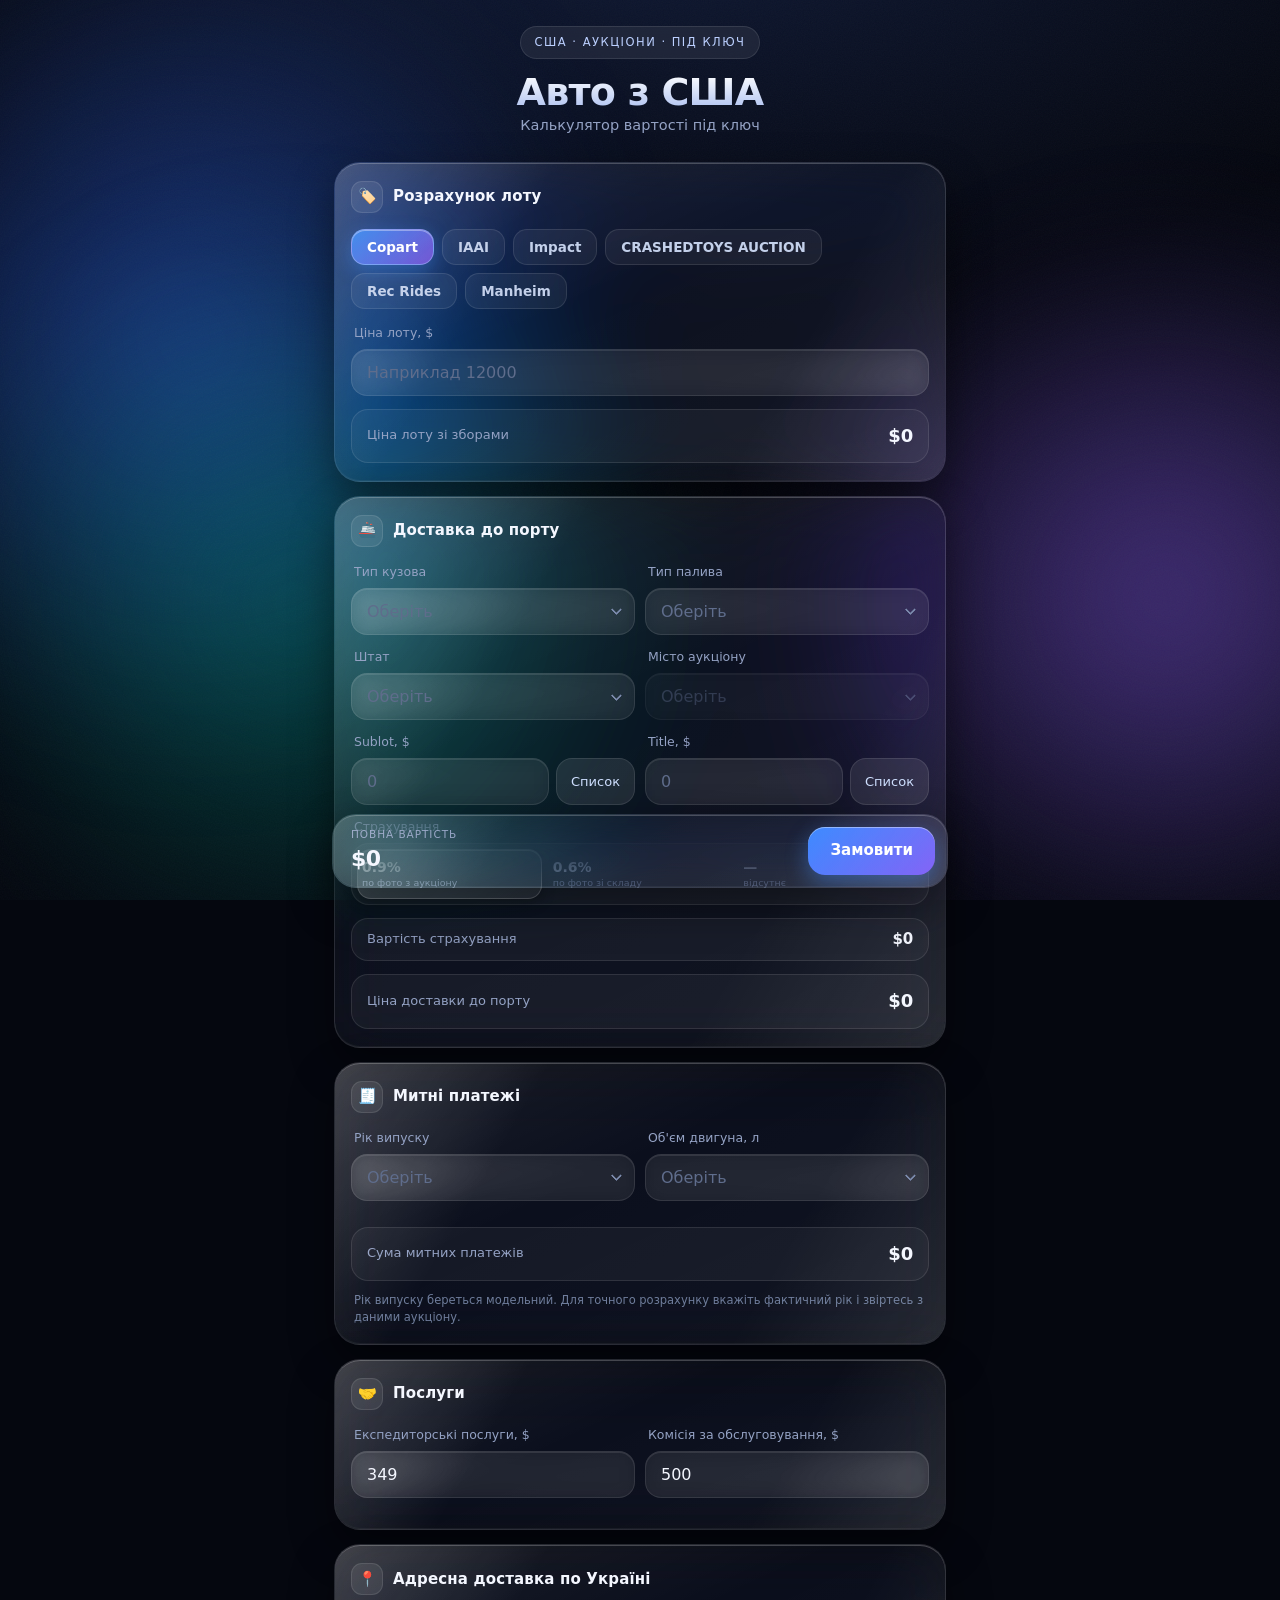
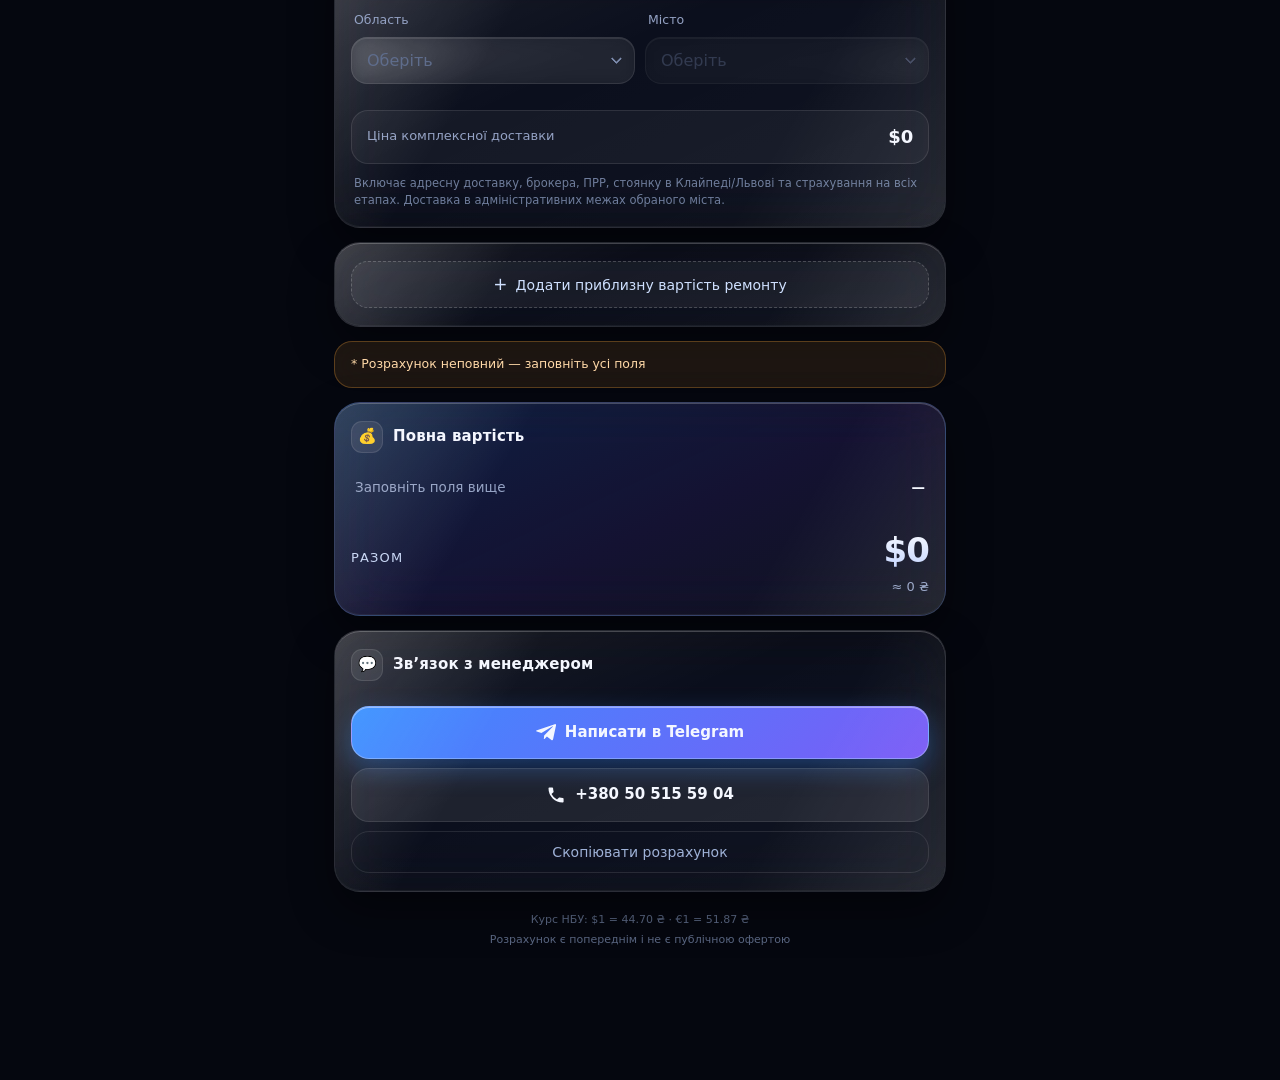
==== index.html @ 02f0c769 "Add files via upload" ====
<!DOCTYPE html>
<html lang="uk">
<head>
<meta charset="utf-8">
<meta name="viewport" content="width=device-width, initial-scale=1, maximum-scale=1, viewport-fit=cover, user-scalable=no">
<meta name="theme-color" content="#05070f">
<title>Авто з США — калькулятор</title>
<link rel="stylesheet" href="styles.css">
<script src="https://telegram.org/js/telegram-web-app.js"></script>
</head>
<body>

<div class="bg">
  <span class="orb orb1"></span>
  <span class="orb orb2"></span>
  <span class="orb orb3"></span>
  <span class="grain"></span>
</div>

<header class="hero">
  <div class="hero__badge">США · Аукціони · Під ключ</div>
  <h1 class="hero__title">Авто з США</h1>
  <div class="hero__sub">Калькулятор вартості під ключ</div>
</header>

<main class="wrap">

  <!-- 1. ЛОТ -->
  <section class="glass card">
    <div class="card__head"><span class="ico">🏷️</span><h2>Розрахунок лоту</h2></div>

    <div class="chips" id="platforms"></div>

    <div class="field">
      <label>Ціна лоту, $</label>
      <input type="number" inputmode="decimal" id="lotPrice" placeholder="Наприклад 12000">
    </div>

    <div class="field hidden" id="auctionFeeBox">
      <label>Збір аукціону, $</label>
      <input type="number" inputmode="decimal" id="auctionFee" placeholder="Введіть збір аукціону">
    </div>

    <div class="res">
      <span>Ціна лоту зі зборами</span>
      <b id="rLot">$0</b>
    </div>
  </section>

  <!-- 2. ДО ПОРТУ -->
  <section class="glass card">
    <div class="card__head"><span class="ico">🚢</span><h2>Доставка до порту</h2></div>

    <div class="grid2">
      <div class="field"><label>Тип кузова</label><button class="pick" data-pick="body"><span>Оберіть</span><i></i></button></div>
      <div class="field"><label>Тип палива</label><button class="pick" data-pick="fuel"><span>Оберіть</span><i></i></button></div>
    </div>

    <div class="grid2">
      <div class="field"><label>Штат</label><button class="pick" data-pick="state"><span>Оберіть</span><i></i></button></div>
      <div class="field"><label>Місто аукціону</label><button class="pick" data-pick="city"><span>Оберіть</span><i></i></button></div>
    </div>

    <div class="portline hidden" id="portLine">Порт відправлення: <b id="portCode"></b></div>

    <div class="grid2">
      <div class="field">
        <label>Sublot, $</label>
        <div class="input-btn">
          <input type="number" inputmode="decimal" id="sublotFee" placeholder="0">
          <button class="mini" data-pick="sublot">Список</button>
        </div>
      </div>
      <div class="field">
        <label>Title, $</label>
        <div class="input-btn">
          <input type="number" inputmode="decimal" id="titleFee" placeholder="0">
          <button class="mini" data-pick="title">Список</button>
        </div>
      </div>
    </div>

    <div class="field">
      <label>Страхування</label>
      <div class="seg" id="insurance">
        <button data-v="0.9" class="on">0.9%<small>по фото з аукціону</small></button>
        <button data-v="0.6">0.6%<small>по фото зі складу</small></button>
        <button data-v="0">—<small>відсутнє</small></button>
      </div>
    </div>

    <div class="res sm"><span>Вартість страхування</span><b id="rIns">$0</b></div>
    <div class="res"><span>Ціна доставки до порту</span><b id="rPort">$0</b></div>
  </section>

  <!-- 3. МИТНІ -->
  <section class="glass card" id="customsCard">
    <div class="card__head"><span class="ico">🧾</span><h2>Митні платежі</h2></div>

    <div class="grid2">
      <div class="field" id="yearBox"><label>Рік випуску</label><button class="pick" data-pick="year"><span>Оберіть</span><i></i></button></div>
      <div class="field" id="engBox"><label>Об'єм двигуна, л</label><button class="pick" data-pick="engine"><span>Оберіть</span><i></i></button></div>
      <div class="field hidden" id="battBox"><label>Батарея, кВт·год</label><input type="number" inputmode="decimal" id="battery" placeholder="Напр. 75"></div>
      <div class="field hidden" id="motoBox"><label>Об'єм, см³</label><button class="pick" data-pick="moto"><span>Оберіть</span><i></i></button></div>
    </div>

    <div class="res"><span>Сума митних платежів</span><b id="rCustoms">$0</b></div>
    <div class="note">Рік випуску береться модельний. Для точного розрахунку вкажіть фактичний рік і звіртесь з даними аукціону.</div>
  </section>

  <!-- 4. ПОСЛУГИ -->
  <section class="glass card">
    <div class="card__head"><span class="ico">🤝</span><h2>Послуги</h2></div>
    <div class="grid2">
      <div class="field"><label>Експедиторські послуги, $</label><input type="number" inputmode="decimal" id="service" value="349"></div>
      <div class="field"><label>Комісія за обслуговування, $</label><input type="number" inputmode="decimal" id="serve" value="500"></div>
    </div>
  </section>

  <!-- 5. ПО УКРАЇНІ -->
  <section class="glass card" id="uaCard">
    <div class="card__head"><span class="ico">📍</span><h2>Адресна доставка по Україні</h2></div>
    <div class="grid2">
      <div class="field"><label>Область</label><button class="pick" data-pick="region"><span>Оберіть</span><i></i></button></div>
      <div class="field"><label>Місто</label><button class="pick" data-pick="uacity"><span>Оберіть</span><i></i></button></div>
    </div>
    <div class="res"><span>Ціна комплексної доставки</span><b id="rUa">$0</b></div>
    <div class="note">Включає адресну доставку, брокера, ПРР, стоянку в Клайпеді/Львові та страхування на всіх етапах. Доставка в адміністративних межах обраного міста.</div>
  </section>

  <!-- 6. РЕМОНТ -->
  <section class="glass card">
    <button class="addrepair" id="repairToggle"><i>+</i> Додати приблизну вартість ремонту</button>
    <div class="field hidden" id="repairBox" style="margin-top:14px">
      <label>Вартість ремонту, $</label>
      <input type="number" inputmode="decimal" id="repair" placeholder="0">
    </div>
  </section>

  <div class="warn hidden" id="managerNote">
    Для пікапів та VAN розмитнення й доставка по Україні рахуються індивідуально — зверніться до менеджера.
  </div>

  <div class="warn hidden" id="incomplete">* Розрахунок неповний — заповніть усі поля</div>

  <!-- ПІДСУМОК -->
  <section class="glass card total-card">
    <div class="card__head"><span class="ico">💰</span><h2>Повна вартість</h2></div>
    <div class="breakdown" id="breakdown"></div>
    <div class="total">
      <span>Разом</span>
      <b id="rTotal">$0</b>
    </div>
    <div class="total-uah" id="rTotalUah">≈ 0 ₴</div>
  </section>

  <!-- КОНТАКТИ -->
  <section class="glass card contacts">
    <div class="card__head"><span class="ico">💬</span><h2>Звʼязок з менеджером</h2></div>
    <a class="btn btn--primary" id="tgBtn" href="https://t.me/evvgenij" target="_blank" rel="noopener">
      <svg viewBox="0 0 24 24" width="20" height="20"><path fill="currentColor" d="M9.8 16.3l-.4 4.2c.5 0 .8-.2 1.1-.5l2.6-2.5 5.4 4c1 .5 1.7.3 2-.9l3.5-16.4c.3-1.4-.5-2-1.5-1.6L1.2 9.9C-.2 10.4-.1 11.2 1 11.5l5.5 1.7L19.4 5.4c.6-.4 1.2-.2.7.2z"/></svg>
      Написати в Telegram
    </a>
    <a class="btn" href="tel:+380505155904">
      <svg viewBox="0 0 24 24" width="20" height="20"><path fill="currentColor" d="M6.6 10.8a15.1 15.1 0 006.6 6.6l2.2-2.2c.3-.3.7-.4 1-.2 1.2.4 2.4.6 3.7.6.6 0 1 .4 1 1V20c0 .6-.4 1-1 1A17 17 0 013 4c0-.6.4-1 1-1h3.5c.6 0 1 .4 1 1 0 1.3.2 2.5.6 3.7.1.3 0 .7-.2 1l-2.3 2.1z"/></svg>
      +380 50 515 59 04
    </a>
    <button class="btn btn--ghost" id="copyBtn">Скопіювати розрахунок</button>
  </section>

  <footer class="foot"><div id="rates">Курс НБУ: $1 = 44.70 ₴ · €1 = 51.87 ₴</div><div style="margin-top:4px">Розрахунок є попереднім і не є публічною офертою</div></footer>
</main>

<div class="sticky glass" id="sticky">
  <div class="sticky__l"><span>Повна вартість</span><b id="sTotal">$0</b></div>
  <a class="sticky__b" href="https://t.me/evvgenij" target="_blank" rel="noopener" id="sBtn">Замовити</a>
</div>

<!-- PICKER -->
<div class="sheet-wrap hidden" id="sheet">
  <div class="sheet-bg"></div>
  <div class="sheet glass">
    <div class="sheet__grip"></div>
    <div class="sheet__head">
      <h3 id="sheetTitle">Оберіть</h3>
      <button id="sheetClose">Готово</button>
    </div>
    <div class="sheet__search hidden" id="sheetSearchBox">
      <input id="sheetSearch" placeholder="Пошук…" autocomplete="off">
    </div>
    <div class="sheet__list" id="sheetList"></div>
  </div>
</div>

<script src="data.js"></script>
<script src="app.js"></script>
</body>
</html>
---- styles.css ----
:root{
  --bg:#05070f;
  --ink:#f4f7ff;
  --muted:#94a2c4;
  --line:rgba(255,255,255,.10);
  --glass:rgba(255,255,255,.055);
  --glass2:rgba(255,255,255,.085);
  --accent:#3d8bff;
  --accent2:#8b5cf6;
  --good:#33d17a;
  --r:26px;
  --safe-b:env(safe-area-inset-bottom,0px);
}
*{box-sizing:border-box;-webkit-tap-highlight-color:transparent}
html,body{margin:0;padding:0}
body{
  background:var(--bg);
  color:var(--ink);
  font:400 16px/1.45 -apple-system,BlinkMacSystemFont,"SF Pro Display","Segoe UI",Inter,system-ui,sans-serif;
  min-height:100vh;
  overflow-x:hidden;
  padding-bottom:calc(120px + var(--safe-b));
  -webkit-font-smoothing:antialiased;
}
input,button,select{font-family:inherit}

/* ---------- background ---------- */
.bg{position:fixed;inset:0;z-index:-1;overflow:hidden;background:
  radial-gradient(120% 80% at 50% -10%,#101a36 0%,#05070f 55%),var(--bg)}
.orb{position:absolute;border-radius:50%;filter:blur(70px);opacity:.5;will-change:transform}
.orb1{width:70vw;height:70vw;left:-20vw;top:-12vh;background:radial-gradient(circle,#2f6bff,transparent 65%);animation:f1 22s ease-in-out infinite}
.orb2{width:62vw;height:62vw;right:-22vw;top:22vh;background:radial-gradient(circle,#8b5cf6,transparent 65%);animation:f2 26s ease-in-out infinite}
.orb3{width:66vw;height:66vw;left:-10vw;bottom:-14vh;background:radial-gradient(circle,#00c2a8,transparent 65%);opacity:.35;animation:f3 30s ease-in-out infinite}
@keyframes f1{0%,100%{transform:translate(0,0) scale(1)}50%{transform:translate(8vw,6vh) scale(1.12)}}
@keyframes f2{0%,100%{transform:translate(0,0) scale(1)}50%{transform:translate(-9vw,-5vh) scale(1.08)}}
@keyframes f3{0%,100%{transform:translate(0,0) scale(1)}50%{transform:translate(6vw,-7vh) scale(1.15)}}
.grain{position:absolute;inset:0;opacity:.035;background-image:url("data:image/svg+xml,%3Csvg xmlns='http://www.w3.org/2000/svg' width='140' height='140'%3E%3Cfilter id='n'%3E%3CfeTurbulence type='fractalNoise' baseFrequency='.85' numOctaves='3'/%3E%3C/filter%3E%3Crect width='140' height='140' filter='url(%23n)'/%3E%3C/svg%3E")}
@media (prefers-reduced-motion:reduce){.orb{animation:none}}

/* ---------- liquid glass ---------- */
.glass{
  position:relative;
  background:linear-gradient(155deg,rgba(255,255,255,.10),rgba(255,255,255,.035) 42%,rgba(255,255,255,.06));
  -webkit-backdrop-filter:blur(28px) saturate(180%);
  backdrop-filter:blur(28px) saturate(180%);
  border:1px solid var(--line);
  border-radius:var(--r);
  box-shadow:
    0 1px 0 rgba(255,255,255,.22) inset,
    0 -1px 0 rgba(255,255,255,.05) inset,
    0 18px 44px rgba(0,0,0,.42);
  overflow:hidden;
}
.glass::after{
  content:"";position:absolute;inset:0;pointer-events:none;border-radius:inherit;
  background:linear-gradient(120deg,rgba(255,255,255,.16),transparent 28%,transparent 72%,rgba(255,255,255,.09));
  mix-blend-mode:overlay;
}

/* ---------- hero ---------- */
.hero{padding:calc(26px + env(safe-area-inset-top,0px)) 20px 8px;text-align:center}
.hero__badge{
  display:inline-block;font-size:11.5px;letter-spacing:.13em;text-transform:uppercase;
  color:#bcd0ff;padding:7px 14px;border-radius:999px;
  background:rgba(255,255,255,.07);border:1px solid var(--line);
  -webkit-backdrop-filter:blur(14px);backdrop-filter:blur(14px);
}
.hero__title{
  margin:14px 0 2px;font-size:38px;line-height:1.05;font-weight:800;letter-spacing:-.02em;
  background:linear-gradient(180deg,#fff,#a8bdf0);-webkit-background-clip:text;background-clip:text;color:transparent;
}
.hero__sub{color:var(--muted);font-size:14.5px}

/* ---------- layout ---------- */
.wrap{padding:18px 14px 8px;max-width:640px;margin:0 auto;display:flex;flex-direction:column;gap:14px}
.card{padding:18px 16px}
.card__head{display:flex;align-items:center;gap:10px;margin-bottom:16px}
.card__head h2{margin:0;font-size:15px;font-weight:650;letter-spacing:.01em}
.ico{
  width:32px;height:32px;flex:0 0 32px;display:grid;place-items:center;font-size:15px;
  border-radius:11px;background:rgba(255,255,255,.08);border:1px solid var(--line);
}

/* ---------- fields ---------- */
.field{display:flex;flex-direction:column;gap:7px;margin-bottom:13px;position:relative;z-index:1}
.field:last-child{margin-bottom:0}
.field>label{font-size:12.5px;color:var(--muted);padding-left:3px;font-weight:500}
.grid2{display:grid;grid-template-columns:1fr 1fr;gap:10px}
@media (max-width:400px){.grid2{grid-template-columns:1fr}}

input[type=number],input[type=text],.pick,.sheet__search input{
  width:100%;padding:13px 15px;border-radius:16px;font-size:16px;color:var(--ink);
  background:rgba(255,255,255,.06);border:1px solid var(--line);
  -webkit-backdrop-filter:blur(10px);backdrop-filter:blur(10px);
  box-shadow:0 1px 0 rgba(255,255,255,.10) inset;
  transition:border-color .18s, background .18s, transform .12s;
  outline:none;appearance:none;
}
input[type=number]::-webkit-outer-spin-button,input[type=number]::-webkit-inner-spin-button{-webkit-appearance:none;margin:0}
input[type=number]{-moz-appearance:textfield}
input:focus,.pick:active{border-color:rgba(120,170,255,.55);background:rgba(255,255,255,.10)}
input::placeholder{color:#5f6d8c}

.pick{
  display:flex;align-items:center;justify-content:space-between;gap:8px;text-align:left;cursor:pointer;
}
.pick span{overflow:hidden;text-overflow:ellipsis;white-space:nowrap;color:#5f6d8c}
.pick.set span{color:var(--ink)}
.pick i{width:8px;height:8px;flex:0 0 8px;border-right:2px solid #7d8cae;border-bottom:2px solid #7d8cae;transform:rotate(45deg) translateY(-2px);border-radius:1px}
.pick:disabled{opacity:.45}

.input-btn{display:flex;gap:7px}
.input-btn input{flex:1}
.mini{
  padding:0 14px;border-radius:16px;font-size:13px;color:#cfe0ff;cursor:pointer;
  background:rgba(255,255,255,.09);border:1px solid var(--line);white-space:nowrap;
}
.mini:active{transform:scale(.97)}

/* ---------- chips ---------- */
.chips{display:flex;flex-wrap:wrap;gap:8px;margin-bottom:15px}
.chips button{
  padding:9px 15px;border-radius:14px;font-size:13.5px;font-weight:550;color:#c3d0ea;cursor:pointer;
  background:rgba(255,255,255,.055);border:1px solid var(--line);
  transition:.2s;
}
.chips button.on{
  color:#fff;background:linear-gradient(140deg,rgba(61,139,255,.85),rgba(139,92,246,.75));
  border-color:rgba(160,190,255,.5);
  box-shadow:0 6px 18px rgba(61,139,255,.35),0 1px 0 rgba(255,255,255,.35) inset;
}
.chips button:active{transform:scale(.96)}

/* ---------- segmented ---------- */
.seg{display:flex;gap:6px;padding:5px;border-radius:18px;background:rgba(255,255,255,.05);border:1px solid var(--line)}
.seg button{
  flex:1;padding:9px 4px;border-radius:14px;border:1px solid transparent;background:transparent;
  color:#b9c6e2;font-size:14px;font-weight:600;cursor:pointer;display:flex;flex-direction:column;gap:2px;transition:.2s;
}
.seg button small{font-size:9.5px;font-weight:400;color:#7d8cae;line-height:1.2}
.seg button.on{
  color:#fff;background:linear-gradient(140deg,rgba(255,255,255,.20),rgba(255,255,255,.08));
  border-color:rgba(255,255,255,.22);box-shadow:0 4px 14px rgba(0,0,0,.28),0 1px 0 rgba(255,255,255,.3) inset;
}
.seg button.on small{color:#cddbf7}

/* ---------- results ---------- */
.res{
  display:flex;align-items:center;justify-content:space-between;gap:10px;
  margin-top:13px;padding:13px 15px;border-radius:17px;
  background:rgba(255,255,255,.045);border:1px solid var(--line);
}
.res span{font-size:13px;color:var(--muted)}
.res b{font-size:18px;font-weight:700;letter-spacing:-.01em;font-variant-numeric:tabular-nums}
.res.sm{padding:10px 15px}
.res.sm b{font-size:15px}
.portline{margin-top:12px;font-size:13px;color:var(--muted);padding-left:3px}
.portline b{color:#9dc0ff}
.note{margin-top:11px;font-size:11.5px;line-height:1.5;color:#6f7d9c;padding:0 3px}

/* ---------- repair ---------- */
.addrepair{
  width:100%;padding:14px;border-radius:17px;cursor:pointer;font-size:14px;color:#cfe0ff;
  background:rgba(255,255,255,.055);border:1px dashed rgba(255,255,255,.20);
  display:flex;align-items:center;justify-content:center;gap:8px;
}
.addrepair i{font-style:normal;font-size:17px;line-height:1}
.addrepair.on{border-style:solid;color:#ffb4b4}

/* ---------- warn ---------- */
.warn{
  padding:13px 16px;border-radius:18px;font-size:12.5px;line-height:1.5;color:#ffd9a8;
  background:rgba(255,168,60,.10);border:1px solid rgba(255,168,60,.28);
  -webkit-backdrop-filter:blur(14px);backdrop-filter:blur(14px);
}

/* ---------- total ---------- */
.total-card{
  background:linear-gradient(155deg,rgba(61,139,255,.20),rgba(139,92,246,.13) 55%,rgba(255,255,255,.05));
  border-color:rgba(150,185,255,.28);
}
.breakdown{display:flex;flex-direction:column;gap:1px;margin-bottom:14px}
.breakdown div{display:flex;justify-content:space-between;gap:10px;padding:9px 4px;font-size:13.5px;border-bottom:1px solid rgba(255,255,255,.06)}
.breakdown div:last-child{border-bottom:0}
.breakdown span{color:var(--muted)}
.breakdown b{font-weight:600;font-variant-numeric:tabular-nums}
.total{display:flex;align-items:baseline;justify-content:space-between;gap:10px;padding-top:6px}
.total span{font-size:13px;color:#c7d6f5;text-transform:uppercase;letter-spacing:.09em}
.total b{font-size:34px;font-weight:800;letter-spacing:-.025em;font-variant-numeric:tabular-nums;
  background:linear-gradient(180deg,#fff,#b9cdff);-webkit-background-clip:text;background-clip:text;color:transparent}
.total-uah{text-align:right;color:var(--muted);font-size:13px;margin-top:2px}

/* ---------- contacts ---------- */
.contacts{display:flex;flex-direction:column;gap:9px}
.btn{
  display:flex;align-items:center;justify-content:center;gap:9px;text-decoration:none;cursor:pointer;
  padding:15px;border-radius:18px;font-size:15px;font-weight:600;color:var(--ink);
  background:rgba(255,255,255,.08);border:1px solid var(--line);transition:transform .12s;
}
.btn:active{transform:scale(.98)}
.btn--primary{
  background:linear-gradient(140deg,#3d8bff,#7a5cf6);border-color:rgba(180,205,255,.45);
  box-shadow:0 10px 26px rgba(61,139,255,.35),0 1px 0 rgba(255,255,255,.4) inset;
}
.btn--ghost{background:transparent;color:#9fb2d8;font-weight:500;font-size:14px;padding:12px}
.foot{text-align:center;font-size:11px;color:#5b6884;padding:6px 20px 4px}

/* ---------- sticky ---------- */
.sticky{
  position:fixed;left:12px;right:12px;bottom:calc(12px + var(--safe-b));z-index:40;
  display:flex;align-items:center;justify-content:space-between;gap:12px;
  padding:12px 12px 12px 18px;border-radius:24px;max-width:616px;margin:0 auto;
  transform:translateY(0);transition:transform .35s cubic-bezier(.32,.72,0,1),opacity .3s;
}
.sticky.hide{transform:translateY(160%);opacity:0}
.sticky__l{display:flex;flex-direction:column;gap:1px;min-width:0}
.sticky__l span{font-size:10.5px;color:var(--muted);text-transform:uppercase;letter-spacing:.09em}
.sticky__l b{font-size:22px;font-weight:750;letter-spacing:-.02em;font-variant-numeric:tabular-nums}
.sticky__b{
  padding:13px 22px;border-radius:17px;text-decoration:none;color:#fff;font-weight:650;font-size:15px;white-space:nowrap;
  background:linear-gradient(140deg,#3d8bff,#7a5cf6);
  box-shadow:0 8px 22px rgba(61,139,255,.4),0 1px 0 rgba(255,255,255,.4) inset;
}
.sticky__b:active{transform:scale(.97)}

/* ---------- sheet ---------- */
.sheet-wrap{position:fixed;inset:0;z-index:100;display:flex;align-items:flex-end}
.sheet-bg{position:absolute;inset:0;background:rgba(3,5,12,.55);-webkit-backdrop-filter:blur(6px);backdrop-filter:blur(6px);animation:fade .25s ease}
@keyframes fade{from{opacity:0}}
.sheet{
  position:relative;width:100%;max-width:640px;margin:0 auto;
  border-radius:30px 30px 0 0;max-height:88vh;display:flex;flex-direction:column;
  animation:up .38s cubic-bezier(.32,.72,0,1);
  padding-bottom:var(--safe-b);
}
@keyframes up{from{transform:translateY(100%)}}
.sheet.out{animation:down .3s cubic-bezier(.32,.72,0,1) forwards}
@keyframes down{to{transform:translateY(101%)}}
.sheet__grip{width:38px;height:5px;border-radius:3px;background:rgba(255,255,255,.28);margin:9px auto 2px}
.sheet__head{display:flex;align-items:center;justify-content:space-between;padding:10px 18px 12px;position:relative;z-index:1}
.sheet__head h3{margin:0;font-size:17px;font-weight:650}
.sheet__head button{background:none;border:0;color:#6fa8ff;font-size:15.5px;font-weight:600;cursor:pointer;padding:4px}
.sheet__search{padding:0 16px 12px;position:relative;z-index:1}
.sheet__list{overflow-y:auto;padding:0 12px 18px;-webkit-overflow-scrolling:touch;position:relative;z-index:1}
.opt{
  display:flex;align-items:center;justify-content:space-between;gap:12px;
  padding:14px 16px;border-radius:16px;cursor:pointer;font-size:15.5px;
  border:1px solid transparent;transition:background .15s;
}
.opt+.opt{margin-top:2px}
.opt:active{background:rgba(255,255,255,.09)}
.opt.on{background:rgba(61,139,255,.20);border-color:rgba(120,170,255,.4)}
.opt em{font-style:normal;color:var(--muted);font-size:13px;white-space:nowrap}
.opt-empty{padding:26px;text-align:center;color:var(--muted);font-size:14px}

.hidden{display:none !important}
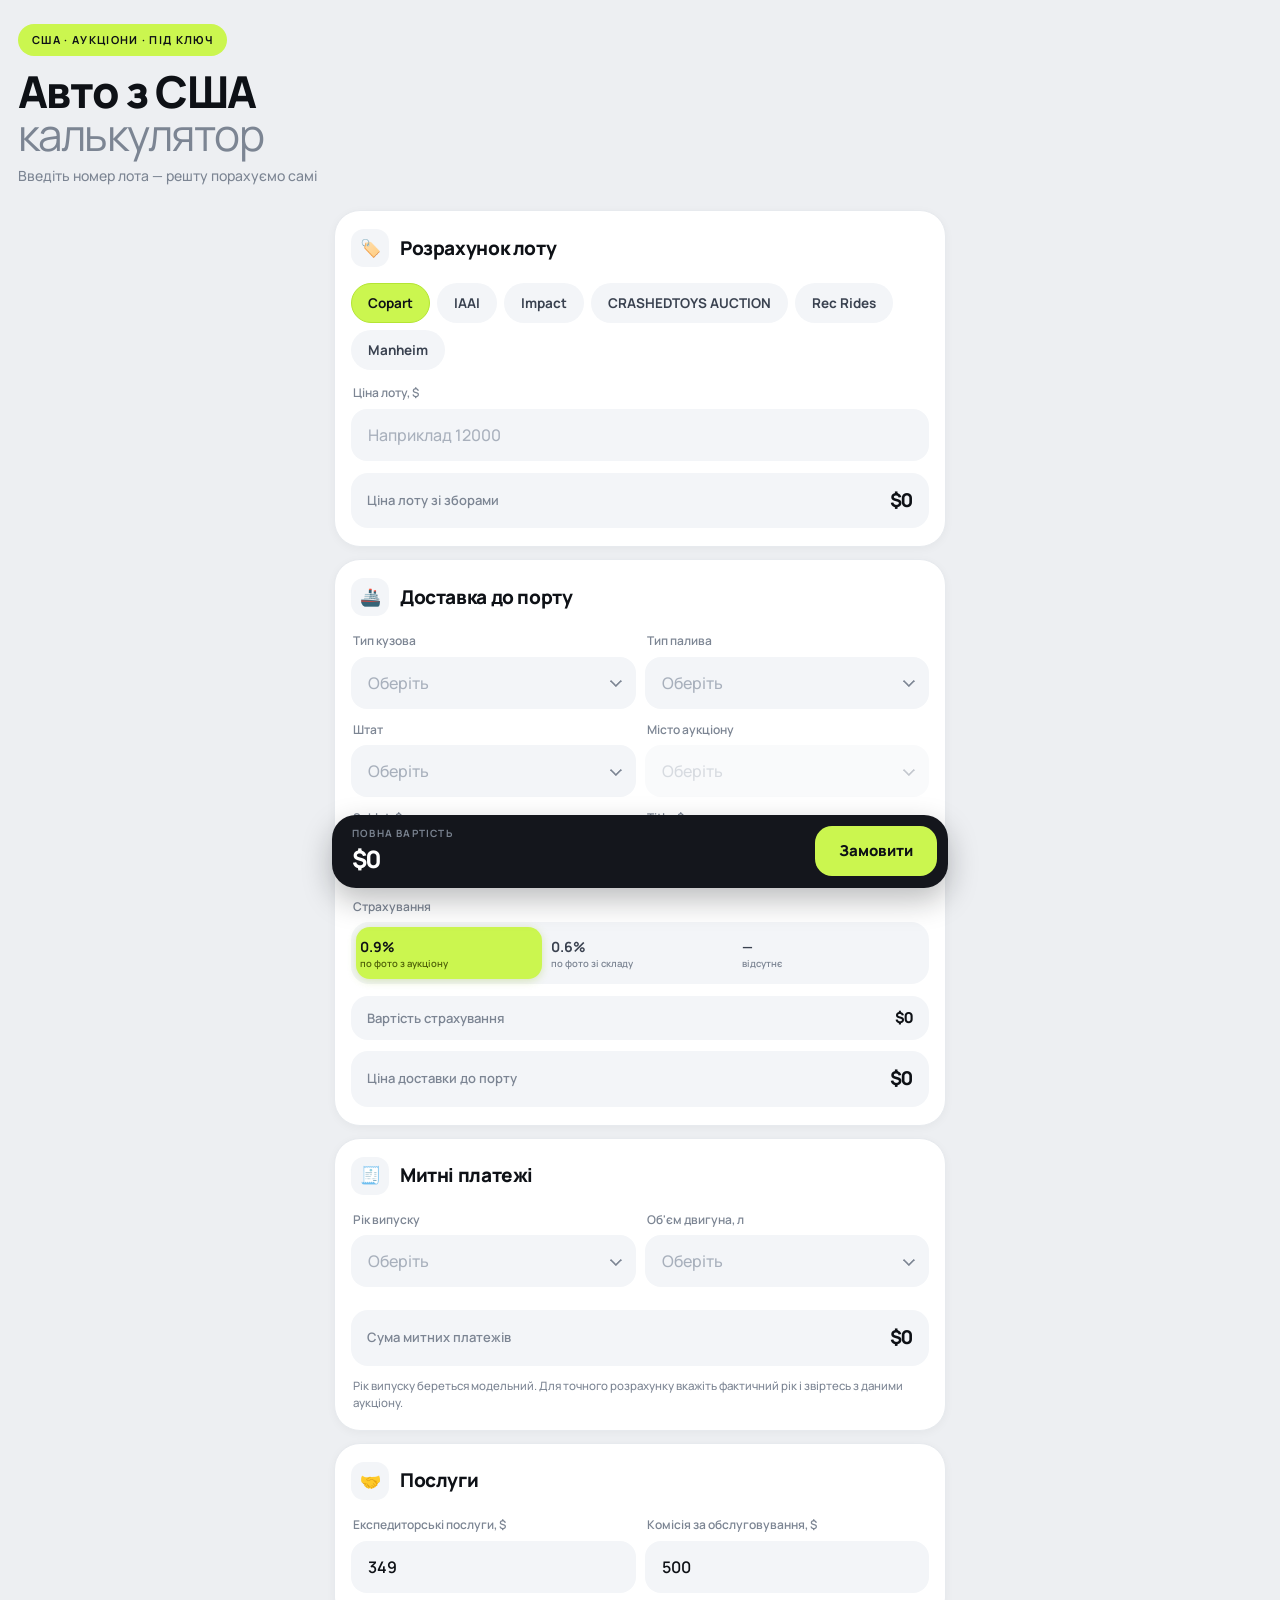
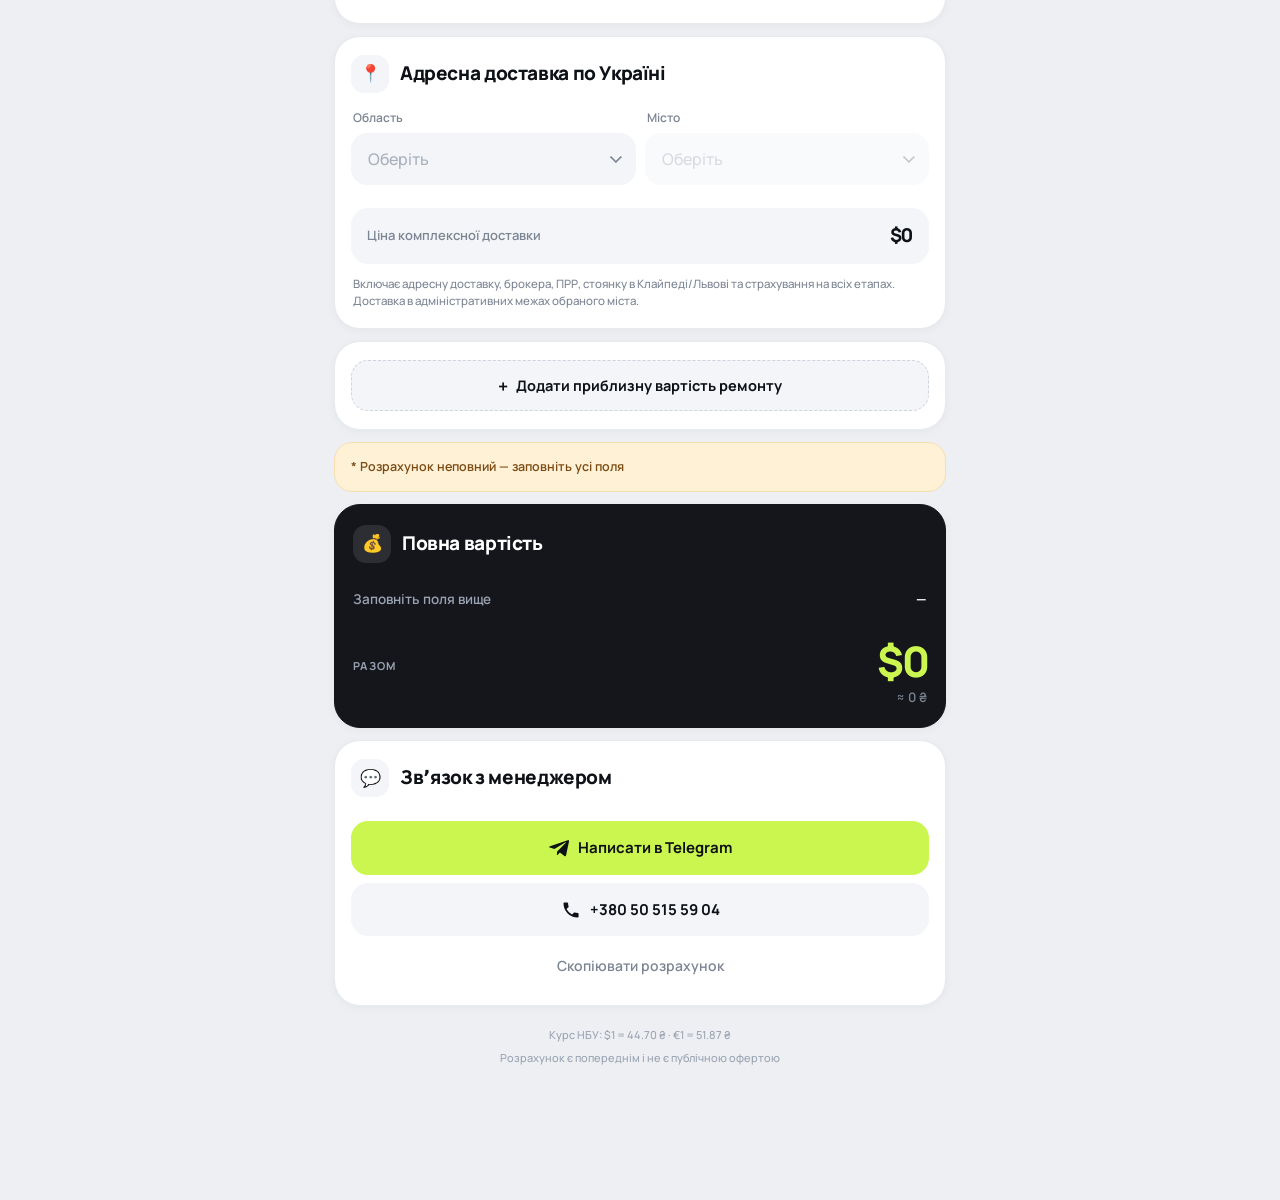
==== commit d7058c9f: "Add files via upload" ====
--- a/index.html
+++ b/index.html
@@ -3,30 +3,51 @@
 <head>
 <meta charset="utf-8">
 <meta name="viewport" content="width=device-width, initial-scale=1, maximum-scale=1, viewport-fit=cover, user-scalable=no">
-<meta name="theme-color" content="#05070f">
+<meta name="theme-color" content="#EDEFF2">
 <title>Авто з США — калькулятор</title>
-<link rel="stylesheet" href="styles.css">
+<link rel="stylesheet" href="styles.css?v=2">
 <script src="https://telegram.org/js/telegram-web-app.js"></script>
 </head>
 <body>
 
-<div class="bg">
-  <span class="orb orb1"></span>
-  <span class="orb orb2"></span>
-  <span class="orb orb3"></span>
-  <span class="grain"></span>
-</div>
-
 <header class="hero">
   <div class="hero__badge">США · Аукціони · Під ключ</div>
-  <h1 class="hero__title">Авто з США</h1>
-  <div class="hero__sub">Калькулятор вартості під ключ</div>
+  <h1 class="hero__title">Авто з США<span>калькулятор</span></h1>
+  <div class="hero__sub">Введіть номер лота — решту порахуємо самі</div>
 </header>
 
 <main class="wrap">
 
+  <!-- 0. ПОШУК ЛОТА -->
+  <section class="card lot-card">
+    <div class="card__head"><span class="ico">🔎</span><h2>Пошук лота</h2></div>
+    <div class="lot-hint">Введіть номер лота Copart / IAAI або VIN — підтягнемо фото, рік, двигун, локацію та пошкодження, і підставимо все в калькулятор.</div>
+    <div class="lot-row">
+      <input type="text" id="lotQuery" placeholder="Номер лота або VIN" autocomplete="off" autocapitalize="characters" spellcheck="false">
+      <button class="lot-go" id="lotGo">Знайти</button>
+    </div>
+    <div class="lot-status hidden" id="lotStatus"></div>
+
+    <div class="lot-res hidden" id="lotRes">
+      <div class="lot-photo hidden" id="lotPhoto">
+        <img id="lotImg" alt="">
+        <span class="auc" id="lotAuc"></span>
+        <button class="pv" id="lotPrev">‹</button>
+        <button class="nx" id="lotNext">›</button>
+        <nav id="lotDots"></nav>
+      </div>
+      <div class="lot-body">
+        <div class="lot-title" id="lotTitle"></div>
+        <div class="lot-vin" id="lotVin"></div>
+        <div class="lot-specs" id="lotSpecs"></div>
+        <div class="lot-dmg hidden" id="lotDmg"></div>
+        <button class="lot-apply" id="lotApply">Підставити в калькулятор</button>
+      </div>
+    </div>
+  </section>
+
   <!-- 1. ЛОТ -->
-  <section class="glass card">
+  <section class="card">
     <div class="card__head"><span class="ico">🏷️</span><h2>Розрахунок лоту</h2></div>
 
     <div class="chips" id="platforms"></div>
@@ -48,7 +69,7 @@
   </section>
 
   <!-- 2. ДО ПОРТУ -->
-  <section class="glass card">
+  <section class="card">
     <div class="card__head"><span class="ico">🚢</span><h2>Доставка до порту</h2></div>
 
     <div class="grid2">
@@ -94,7 +115,7 @@
   </section>
 
   <!-- 3. МИТНІ -->
-  <section class="glass card" id="customsCard">
+  <section class="card" id="customsCard">
     <div class="card__head"><span class="ico">🧾</span><h2>Митні платежі</h2></div>
 
     <div class="grid2">
@@ -109,7 +130,7 @@
   </section>
 
   <!-- 4. ПОСЛУГИ -->
-  <section class="glass card">
+  <section class="card">
     <div class="card__head"><span class="ico">🤝</span><h2>Послуги</h2></div>
     <div class="grid2">
       <div class="field"><label>Експедиторські послуги, $</label><input type="number" inputmode="decimal" id="service" value="349"></div>
@@ -118,7 +139,7 @@
   </section>
 
   <!-- 5. ПО УКРАЇНІ -->
-  <section class="glass card" id="uaCard">
+  <section class="card" id="uaCard">
     <div class="card__head"><span class="ico">📍</span><h2>Адресна доставка по Україні</h2></div>
     <div class="grid2">
       <div class="field"><label>Область</label><button class="pick" data-pick="region"><span>Оберіть</span><i></i></button></div>
@@ -129,7 +150,7 @@
   </section>
 
   <!-- 6. РЕМОНТ -->
-  <section class="glass card">
+  <section class="card">
     <button class="addrepair" id="repairToggle"><i>+</i> Додати приблизну вартість ремонту</button>
     <div class="field hidden" id="repairBox" style="margin-top:14px">
       <label>Вартість ремонту, $</label>
@@ -171,7 +192,7 @@
   <footer class="foot"><div id="rates">Курс НБУ: $1 = 44.70 ₴ · €1 = 51.87 ₴</div><div style="margin-top:4px">Розрахунок є попереднім і не є публічною офертою</div></footer>
 </main>
 
-<div class="sticky glass" id="sticky">
+<div class="sticky" id="sticky">
   <div class="sticky__l"><span>Повна вартість</span><b id="sTotal">$0</b></div>
   <a class="sticky__b" href="https://t.me/evvgenij" target="_blank" rel="noopener" id="sBtn">Замовити</a>
 </div>
@@ -179,7 +200,7 @@
 <!-- PICKER -->
 <div class="sheet-wrap hidden" id="sheet">
   <div class="sheet-bg"></div>
-  <div class="sheet glass">
+  <div class="sheet">
     <div class="sheet__grip"></div>
     <div class="sheet__head">
       <h3 id="sheetTitle">Оберіть</h3>
@@ -192,7 +213,7 @@
   </div>
 </div>
 
-<script src="data.js"></script>
-<script src="app.js"></script>
+<script src="data.js?v=2"></script>
+<script src="app.js?v=2"></script>
 </body>
 </html>
--- a/styles.css
+++ b/styles.css
@@ -1,13 +1,17 @@
+@import url('https://fonts.googleapis.com/css2?family=Manrope:wght@400;500;600;700;800&display=swap');
+
 :root{
-  --bg:#05070f;
-  --ink:#f4f7ff;
-  --muted:#94a2c4;
-  --line:rgba(255,255,255,.10);
-  --glass:rgba(255,255,255,.055);
-  --glass2:rgba(255,255,255,.085);
-  --accent:#3d8bff;
-  --accent2:#8b5cf6;
-  --good:#33d17a;
+  --bg:#EDEFF2;
+  --card:#FFFFFF;
+  --ink:#0E1116;
+  --ink2:#3A4250;
+  --muted:#7C8593;
+  --line:#E7EAEE;
+  --soft:#F3F5F8;
+  --lime:#CBF64F;
+  --lime-d:#B4E533;
+  --dark:#14161C;
+  --danger:#FF6B4A;
   --r:26px;
   --safe-b:env(safe-area-inset-bottom,0px);
 }
@@ -16,241 +20,264 @@
 body{
   background:var(--bg);
   color:var(--ink);
-  font:400 16px/1.45 -apple-system,BlinkMacSystemFont,"SF Pro Display","Segoe UI",Inter,system-ui,sans-serif;
-  min-height:100vh;
-  overflow-x:hidden;
+  font:500 16px/1.45 Manrope,-apple-system,BlinkMacSystemFont,"Segoe UI",system-ui,sans-serif;
+  min-height:100vh;overflow-x:hidden;
   padding-bottom:calc(120px + var(--safe-b));
   -webkit-font-smoothing:antialiased;
 }
 input,button,select{font-family:inherit}
-
-/* ---------- background ---------- */
-.bg{position:fixed;inset:0;z-index:-1;overflow:hidden;background:
-  radial-gradient(120% 80% at 50% -10%,#101a36 0%,#05070f 55%),var(--bg)}
-.orb{position:absolute;border-radius:50%;filter:blur(70px);opacity:.5;will-change:transform}
-.orb1{width:70vw;height:70vw;left:-20vw;top:-12vh;background:radial-gradient(circle,#2f6bff,transparent 65%);animation:f1 22s ease-in-out infinite}
-.orb2{width:62vw;height:62vw;right:-22vw;top:22vh;background:radial-gradient(circle,#8b5cf6,transparent 65%);animation:f2 26s ease-in-out infinite}
-.orb3{width:66vw;height:66vw;left:-10vw;bottom:-14vh;background:radial-gradient(circle,#00c2a8,transparent 65%);opacity:.35;animation:f3 30s ease-in-out infinite}
-@keyframes f1{0%,100%{transform:translate(0,0) scale(1)}50%{transform:translate(8vw,6vh) scale(1.12)}}
-@keyframes f2{0%,100%{transform:translate(0,0) scale(1)}50%{transform:translate(-9vw,-5vh) scale(1.08)}}
-@keyframes f3{0%,100%{transform:translate(0,0) scale(1)}50%{transform:translate(6vw,-7vh) scale(1.15)}}
-.grain{position:absolute;inset:0;opacity:.035;background-image:url("data:image/svg+xml,%3Csvg xmlns='http://www.w3.org/2000/svg' width='140' height='140'%3E%3Cfilter id='n'%3E%3CfeTurbulence type='fractalNoise' baseFrequency='.85' numOctaves='3'/%3E%3C/filter%3E%3Crect width='140' height='140' filter='url(%23n)'/%3E%3C/svg%3E")}
-@media (prefers-reduced-motion:reduce){.orb{animation:none}}
-
-/* ---------- liquid glass ---------- */
-.glass{
-  position:relative;
-  background:linear-gradient(155deg,rgba(255,255,255,.10),rgba(255,255,255,.035) 42%,rgba(255,255,255,.06));
-  -webkit-backdrop-filter:blur(28px) saturate(180%);
-  backdrop-filter:blur(28px) saturate(180%);
-  border:1px solid var(--line);
-  border-radius:var(--r);
-  box-shadow:
-    0 1px 0 rgba(255,255,255,.22) inset,
-    0 -1px 0 rgba(255,255,255,.05) inset,
-    0 18px 44px rgba(0,0,0,.42);
-  overflow:hidden;
-}
-.glass::after{
-  content:"";position:absolute;inset:0;pointer-events:none;border-radius:inherit;
-  background:linear-gradient(120deg,rgba(255,255,255,.16),transparent 28%,transparent 72%,rgba(255,255,255,.09));
-  mix-blend-mode:overlay;
-}
-
-/* ---------- hero ---------- */
-.hero{padding:calc(26px + env(safe-area-inset-top,0px)) 20px 8px;text-align:center}
+.bg{display:none}
+
+/* ---------------- hero ---------------- */
+.hero{padding:calc(24px + env(safe-area-inset-top,0px)) 18px 4px}
 .hero__badge{
-  display:inline-block;font-size:11.5px;letter-spacing:.13em;text-transform:uppercase;
-  color:#bcd0ff;padding:7px 14px;border-radius:999px;
-  background:rgba(255,255,255,.07);border:1px solid var(--line);
-  -webkit-backdrop-filter:blur(14px);backdrop-filter:blur(14px);
+  display:inline-flex;align-items:center;gap:7px;
+  font-size:11px;font-weight:700;letter-spacing:.12em;text-transform:uppercase;
+  color:var(--ink);background:var(--lime);padding:8px 14px;border-radius:999px;
 }
 .hero__title{
-  margin:14px 0 2px;font-size:38px;line-height:1.05;font-weight:800;letter-spacing:-.02em;
-  background:linear-gradient(180deg,#fff,#a8bdf0);-webkit-background-clip:text;background-clip:text;color:transparent;
-}
-.hero__sub{color:var(--muted);font-size:14.5px}
-
-/* ---------- layout ---------- */
-.wrap{padding:18px 14px 8px;max-width:640px;margin:0 auto;display:flex;flex-direction:column;gap:14px}
+  margin:14px 0 0;font-size:44px;line-height:.98;font-weight:800;letter-spacing:-.035em;color:var(--ink);
+}
+.hero__title span{font-weight:400;color:var(--muted);display:block}
+.hero__sub{color:var(--muted);font-size:14px;margin-top:10px;font-weight:500}
+
+/* ---------------- layout ---------------- */
+.wrap{padding:20px 14px 8px;max-width:640px;margin:0 auto;display:flex;flex-direction:column;gap:12px}
+.glass,.card{
+  background:var(--card);border-radius:var(--r);border:1px solid var(--line);
+  box-shadow:0 2px 10px rgba(16,22,34,.04);
+}
 .card{padding:18px 16px}
-.card__head{display:flex;align-items:center;gap:10px;margin-bottom:16px}
-.card__head h2{margin:0;font-size:15px;font-weight:650;letter-spacing:.01em}
+.card__head{display:flex;align-items:center;gap:11px;margin-bottom:16px}
+.card__head h2{margin:0;font-size:19px;font-weight:800;letter-spacing:-.02em}
 .ico{
-  width:32px;height:32px;flex:0 0 32px;display:grid;place-items:center;font-size:15px;
-  border-radius:11px;background:rgba(255,255,255,.08);border:1px solid var(--line);
-}
-
-/* ---------- fields ---------- */
-.field{display:flex;flex-direction:column;gap:7px;margin-bottom:13px;position:relative;z-index:1}
+  width:38px;height:38px;flex:0 0 38px;display:grid;place-items:center;font-size:17px;
+  border-radius:13px;background:var(--soft);
+}
+
+/* ---------------- lot search ---------------- */
+.lot-card{background:var(--dark);border-color:var(--dark);padding:20px 16px}
+.lot-card .card__head h2{color:#fff}
+.lot-card .ico{background:rgba(255,255,255,.10)}
+.lot-hint{color:#9AA3B2;font-size:12.5px;margin:-8px 0 14px;line-height:1.5}
+.lot-row{display:flex;gap:8px}
+.lot-row input{
+  flex:1;min-width:0;padding:15px 16px;border-radius:16px;font-size:16px;font-weight:600;color:#fff;
+  background:rgba(255,255,255,.09);border:1px solid rgba(255,255,255,.14);outline:none;
+}
+.lot-row input::placeholder{color:#79828F;font-weight:500}
+.lot-row input:focus{border-color:var(--lime)}
+.lot-go{
+  padding:0 22px;border-radius:16px;background:var(--lime);color:#0E1116;
+  font-weight:800;font-size:15px;border:0;cursor:pointer;white-space:nowrap;
+}
+.lot-go:active{transform:scale(.97)}
+.lot-go:disabled{opacity:.5}
+.lot-status{margin-top:12px;font-size:13px;color:#9AA3B2;font-weight:600}
+.lot-status.err{color:#FF9C82}
+
+.lot-res{margin-top:16px;background:#1D2027;border-radius:20px;overflow:hidden}
+.lot-photo{position:relative;aspect-ratio:4/3;background:#262A33;overflow:hidden}
+.lot-photo img{width:100%;height:100%;object-fit:cover;display:block}
+.lot-photo nav{
+  position:absolute;left:0;right:0;bottom:10px;display:flex;justify-content:center;gap:5px;
+}
+.lot-photo nav i{width:6px;height:6px;border-radius:50%;background:rgba(255,255,255,.4)}
+.lot-photo nav i.on{background:var(--lime);width:18px;border-radius:3px}
+.lot-photo button{
+  position:absolute;top:50%;transform:translateY(-50%);width:38px;height:38px;border-radius:50%;
+  background:rgba(10,12,16,.55);border:0;color:#fff;font-size:19px;cursor:pointer;line-height:1;
+  backdrop-filter:blur(6px);-webkit-backdrop-filter:blur(6px);
+}
+.lot-photo .pv{left:10px}
+.lot-photo .nx{right:10px}
+.lot-photo .auc{
+  position:absolute;top:10px;left:10px;padding:6px 12px;border-radius:999px;
+  background:var(--lime);color:#0E1116;font-size:11px;font-weight:800;letter-spacing:.05em;text-transform:uppercase;
+}
+.lot-body{padding:16px}
+.lot-title{color:#fff;font-size:20px;font-weight:800;letter-spacing:-.02em;line-height:1.2}
+.lot-vin{color:#79828F;font-size:12px;font-weight:600;margin-top:5px;letter-spacing:.04em}
+.lot-specs{display:flex;flex-wrap:wrap;gap:6px;margin-top:14px}
+.lot-specs span{
+  padding:7px 12px;border-radius:11px;background:rgba(255,255,255,.08);
+  color:#D7DCE4;font-size:12.5px;font-weight:600;
+}
+.lot-specs span b{color:#fff;font-weight:800}
+.lot-dmg{
+  margin-top:10px;padding:10px 13px;border-radius:13px;font-size:12.5px;font-weight:600;
+  background:rgba(255,107,74,.14);color:#FFB09B;
+}
+.lot-apply{
+  width:100%;margin-top:14px;padding:15px;border-radius:16px;border:0;cursor:pointer;
+  background:var(--lime);color:#0E1116;font-weight:800;font-size:15px;
+}
+.lot-apply:active{transform:scale(.99)}
+
+/* ---------------- fields ---------------- */
+.field{display:flex;flex-direction:column;gap:7px;margin-bottom:12px}
 .field:last-child{margin-bottom:0}
-.field>label{font-size:12.5px;color:var(--muted);padding-left:3px;font-weight:500}
-.grid2{display:grid;grid-template-columns:1fr 1fr;gap:10px}
+.field>label{font-size:12px;color:var(--muted);font-weight:600;padding-left:2px}
+.grid2{display:grid;grid-template-columns:1fr 1fr;gap:9px}
 @media (max-width:400px){.grid2{grid-template-columns:1fr}}
 
 input[type=number],input[type=text],.pick,.sheet__search input{
-  width:100%;padding:13px 15px;border-radius:16px;font-size:16px;color:var(--ink);
-  background:rgba(255,255,255,.06);border:1px solid var(--line);
-  -webkit-backdrop-filter:blur(10px);backdrop-filter:blur(10px);
-  box-shadow:0 1px 0 rgba(255,255,255,.10) inset;
-  transition:border-color .18s, background .18s, transform .12s;
-  outline:none;appearance:none;
+  width:100%;padding:14px 16px;border-radius:16px;font-size:16px;font-weight:600;color:var(--ink);
+  background:var(--soft);border:1.5px solid transparent;outline:none;appearance:none;
+  transition:border-color .15s,background .15s;
 }
 input[type=number]::-webkit-outer-spin-button,input[type=number]::-webkit-inner-spin-button{-webkit-appearance:none;margin:0}
 input[type=number]{-moz-appearance:textfield}
-input:focus,.pick:active{border-color:rgba(120,170,255,.55);background:rgba(255,255,255,.10)}
-input::placeholder{color:#5f6d8c}
-
-.pick{
-  display:flex;align-items:center;justify-content:space-between;gap:8px;text-align:left;cursor:pointer;
-}
-.pick span{overflow:hidden;text-overflow:ellipsis;white-space:nowrap;color:#5f6d8c}
-.pick.set span{color:var(--ink)}
-.pick i{width:8px;height:8px;flex:0 0 8px;border-right:2px solid #7d8cae;border-bottom:2px solid #7d8cae;transform:rotate(45deg) translateY(-2px);border-radius:1px}
+input:focus{border-color:var(--ink);background:#fff}
+input::placeholder{color:#A8B0BC;font-weight:500}
+
+.pick{display:flex;align-items:center;justify-content:space-between;gap:8px;text-align:left;cursor:pointer}
+.pick span{overflow:hidden;text-overflow:ellipsis;white-space:nowrap;color:#A8B0BC;font-weight:500}
+.pick.set span{color:var(--ink);font-weight:600}
+.pick i{
+  width:9px;height:9px;flex:0 0 9px;border-right:2.2px solid var(--muted);border-bottom:2.2px solid var(--muted);
+  transform:rotate(45deg) translateY(-2px);border-radius:1px;
+}
 .pick:disabled{opacity:.45}
+.pick:active{border-color:var(--ink)}
 
 .input-btn{display:flex;gap:7px}
-.input-btn input{flex:1}
+.input-btn input{flex:1;min-width:0}
 .mini{
-  padding:0 14px;border-radius:16px;font-size:13px;color:#cfe0ff;cursor:pointer;
-  background:rgba(255,255,255,.09);border:1px solid var(--line);white-space:nowrap;
+  padding:0 15px;border-radius:16px;font-size:13px;font-weight:700;color:var(--ink);cursor:pointer;
+  background:var(--lime);border:0;white-space:nowrap;
 }
 .mini:active{transform:scale(.97)}
 
-/* ---------- chips ---------- */
-.chips{display:flex;flex-wrap:wrap;gap:8px;margin-bottom:15px}
+/* ---------------- chips ---------------- */
+.chips{display:flex;flex-wrap:wrap;gap:7px;margin-bottom:14px}
 .chips button{
-  padding:9px 15px;border-radius:14px;font-size:13.5px;font-weight:550;color:#c3d0ea;cursor:pointer;
-  background:rgba(255,255,255,.055);border:1px solid var(--line);
-  transition:.2s;
-}
-.chips button.on{
-  color:#fff;background:linear-gradient(140deg,rgba(61,139,255,.85),rgba(139,92,246,.75));
-  border-color:rgba(160,190,255,.5);
-  box-shadow:0 6px 18px rgba(61,139,255,.35),0 1px 0 rgba(255,255,255,.35) inset;
-}
+  padding:10px 16px;border-radius:999px;font-size:13.5px;font-weight:700;color:var(--ink2);cursor:pointer;
+  background:var(--soft);border:1.5px solid transparent;transition:.15s;
+}
+.chips button.on{color:var(--ink);background:var(--lime);border-color:var(--lime-d)}
 .chips button:active{transform:scale(.96)}
 
-/* ---------- segmented ---------- */
-.seg{display:flex;gap:6px;padding:5px;border-radius:18px;background:rgba(255,255,255,.05);border:1px solid var(--line)}
+/* ---------------- segmented ---------------- */
+.seg{display:flex;gap:5px;padding:5px;border-radius:18px;background:var(--soft)}
 .seg button{
-  flex:1;padding:9px 4px;border-radius:14px;border:1px solid transparent;background:transparent;
-  color:#b9c6e2;font-size:14px;font-weight:600;cursor:pointer;display:flex;flex-direction:column;gap:2px;transition:.2s;
-}
-.seg button small{font-size:9.5px;font-weight:400;color:#7d8cae;line-height:1.2}
-.seg button.on{
-  color:#fff;background:linear-gradient(140deg,rgba(255,255,255,.20),rgba(255,255,255,.08));
-  border-color:rgba(255,255,255,.22);box-shadow:0 4px 14px rgba(0,0,0,.28),0 1px 0 rgba(255,255,255,.3) inset;
-}
-.seg button.on small{color:#cddbf7}
-
-/* ---------- results ---------- */
+  flex:1;padding:10px 4px;border-radius:14px;border:0;background:transparent;
+  color:var(--ink2);font-size:14px;font-weight:700;cursor:pointer;display:flex;flex-direction:column;gap:2px;transition:.15s;
+}
+.seg button small{font-size:9.5px;font-weight:600;color:var(--muted);line-height:1.2}
+.seg button.on{color:var(--ink);background:var(--lime);box-shadow:0 2px 8px rgba(150,190,40,.30)}
+.seg button.on small{color:#4E6108}
+
+/* ---------------- results ---------------- */
 .res{
   display:flex;align-items:center;justify-content:space-between;gap:10px;
-  margin-top:13px;padding:13px 15px;border-radius:17px;
-  background:rgba(255,255,255,.045);border:1px solid var(--line);
-}
-.res span{font-size:13px;color:var(--muted)}
-.res b{font-size:18px;font-weight:700;letter-spacing:-.01em;font-variant-numeric:tabular-nums}
-.res.sm{padding:10px 15px}
+  margin-top:11px;padding:14px 16px;border-radius:17px;background:var(--soft);
+}
+.res span{font-size:13px;color:var(--muted);font-weight:600}
+.res b{font-size:19px;font-weight:800;letter-spacing:-.02em;font-variant-numeric:tabular-nums}
+.res.sm{padding:11px 16px}
 .res.sm b{font-size:15px}
-.portline{margin-top:12px;font-size:13px;color:var(--muted);padding-left:3px}
-.portline b{color:#9dc0ff}
-.note{margin-top:11px;font-size:11.5px;line-height:1.5;color:#6f7d9c;padding:0 3px}
-
-/* ---------- repair ---------- */
+.portline{margin-top:11px;font-size:13px;color:var(--muted);font-weight:600;padding-left:2px}
+.portline b{color:var(--ink)}
+.note{margin-top:11px;font-size:11.5px;line-height:1.55;color:var(--muted);font-weight:500;padding:0 2px}
+
+/* ---------------- repair ---------------- */
 .addrepair{
-  width:100%;padding:14px;border-radius:17px;cursor:pointer;font-size:14px;color:#cfe0ff;
-  background:rgba(255,255,255,.055);border:1px dashed rgba(255,255,255,.20);
+  width:100%;padding:15px;border-radius:17px;cursor:pointer;font-size:14.5px;font-weight:700;color:var(--ink);
+  background:var(--soft);border:1.5px dashed #CDD4DD;
   display:flex;align-items:center;justify-content:center;gap:8px;
 }
-.addrepair i{font-style:normal;font-size:17px;line-height:1}
-.addrepair.on{border-style:solid;color:#ffb4b4}
-
-/* ---------- warn ---------- */
+.addrepair i{font-style:normal;font-size:18px;line-height:1}
+.addrepair.on{border-style:solid;border-color:var(--danger);color:var(--danger);background:#FFF3F0}
+
+/* ---------------- warn ---------------- */
 .warn{
-  padding:13px 16px;border-radius:18px;font-size:12.5px;line-height:1.5;color:#ffd9a8;
-  background:rgba(255,168,60,.10);border:1px solid rgba(255,168,60,.28);
-  -webkit-backdrop-filter:blur(14px);backdrop-filter:blur(14px);
-}
-
-/* ---------- total ---------- */
-.total-card{
-  background:linear-gradient(155deg,rgba(61,139,255,.20),rgba(139,92,246,.13) 55%,rgba(255,255,255,.05));
-  border-color:rgba(150,185,255,.28);
-}
-.breakdown{display:flex;flex-direction:column;gap:1px;margin-bottom:14px}
-.breakdown div{display:flex;justify-content:space-between;gap:10px;padding:9px 4px;font-size:13.5px;border-bottom:1px solid rgba(255,255,255,.06)}
+  padding:14px 16px;border-radius:18px;font-size:12.5px;line-height:1.55;font-weight:600;
+  color:#7A4A12;background:#FFF1D6;border:1px solid #F5DFB0;
+}
+
+/* ---------------- total ---------------- */
+.total-card{background:var(--dark);border-color:var(--dark);padding:20px 18px}
+.total-card .card__head h2{color:#fff}
+.total-card .ico{background:rgba(255,255,255,.10)}
+.breakdown{display:flex;flex-direction:column;margin-bottom:16px}
+.breakdown div{
+  display:flex;justify-content:space-between;gap:10px;padding:11px 0;font-size:13.5px;font-weight:600;
+  border-bottom:1px solid rgba(255,255,255,.08);
+}
 .breakdown div:last-child{border-bottom:0}
-.breakdown span{color:var(--muted)}
-.breakdown b{font-weight:600;font-variant-numeric:tabular-nums}
-.total{display:flex;align-items:baseline;justify-content:space-between;gap:10px;padding-top:6px}
-.total span{font-size:13px;color:#c7d6f5;text-transform:uppercase;letter-spacing:.09em}
-.total b{font-size:34px;font-weight:800;letter-spacing:-.025em;font-variant-numeric:tabular-nums;
-  background:linear-gradient(180deg,#fff,#b9cdff);-webkit-background-clip:text;background-clip:text;color:transparent}
-.total-uah{text-align:right;color:var(--muted);font-size:13px;margin-top:2px}
-
-/* ---------- contacts ---------- */
-.contacts{display:flex;flex-direction:column;gap:9px}
+.breakdown span{color:#9AA3B2}
+.breakdown b{color:#fff;font-weight:700;font-variant-numeric:tabular-nums}
+.total{display:flex;align-items:flex-end;justify-content:space-between;gap:10px;padding-top:4px}
+.total span{font-size:11px;color:#9AA3B2;text-transform:uppercase;letter-spacing:.12em;font-weight:700;padding-bottom:8px}
+.total b{
+  font-size:42px;font-weight:800;letter-spacing:-.04em;font-variant-numeric:tabular-nums;
+  color:var(--lime);line-height:1;
+}
+.total-uah{text-align:right;color:#79828F;font-size:13px;font-weight:600;margin-top:6px}
+
+/* ---------------- contacts ---------------- */
+.contacts{display:flex;flex-direction:column;gap:8px}
 .btn{
   display:flex;align-items:center;justify-content:center;gap:9px;text-decoration:none;cursor:pointer;
-  padding:15px;border-radius:18px;font-size:15px;font-weight:600;color:var(--ink);
-  background:rgba(255,255,255,.08);border:1px solid var(--line);transition:transform .12s;
+  padding:16px;border-radius:17px;font-size:15px;font-weight:700;color:var(--ink);
+  background:var(--soft);border:0;transition:transform .12s;
 }
 .btn:active{transform:scale(.98)}
-.btn--primary{
-  background:linear-gradient(140deg,#3d8bff,#7a5cf6);border-color:rgba(180,205,255,.45);
-  box-shadow:0 10px 26px rgba(61,139,255,.35),0 1px 0 rgba(255,255,255,.4) inset;
-}
-.btn--ghost{background:transparent;color:#9fb2d8;font-weight:500;font-size:14px;padding:12px}
-.foot{text-align:center;font-size:11px;color:#5b6884;padding:6px 20px 4px}
-
-/* ---------- sticky ---------- */
+.btn--primary{background:var(--lime)}
+.btn--ghost{background:transparent;color:var(--muted);font-weight:600;font-size:14px;padding:12px}
+.foot{text-align:center;font-size:11px;color:#9AA3B2;font-weight:500;padding:8px 20px 4px;line-height:1.7}
+
+/* ---------------- sticky ---------------- */
 .sticky{
   position:fixed;left:12px;right:12px;bottom:calc(12px + var(--safe-b));z-index:40;
   display:flex;align-items:center;justify-content:space-between;gap:12px;
-  padding:12px 12px 12px 18px;border-radius:24px;max-width:616px;margin:0 auto;
-  transform:translateY(0);transition:transform .35s cubic-bezier(.32,.72,0,1),opacity .3s;
+  padding:11px 11px 11px 20px;border-radius:24px;max-width:616px;margin:0 auto;
+  background:var(--dark);border:0;
+  box-shadow:0 12px 30px rgba(14,17,22,.28);
+  transition:transform .35s cubic-bezier(.32,.72,0,1),opacity .3s;
 }
 .sticky.hide{transform:translateY(160%);opacity:0}
-.sticky__l{display:flex;flex-direction:column;gap:1px;min-width:0}
-.sticky__l span{font-size:10.5px;color:var(--muted);text-transform:uppercase;letter-spacing:.09em}
-.sticky__l b{font-size:22px;font-weight:750;letter-spacing:-.02em;font-variant-numeric:tabular-nums}
+.sticky__l{display:flex;flex-direction:column;gap:2px;min-width:0}
+.sticky__l span{font-size:10px;color:#79828F;text-transform:uppercase;letter-spacing:.12em;font-weight:700}
+.sticky__l b{font-size:24px;font-weight:800;letter-spacing:-.03em;font-variant-numeric:tabular-nums;color:#fff}
 .sticky__b{
-  padding:13px 22px;border-radius:17px;text-decoration:none;color:#fff;font-weight:650;font-size:15px;white-space:nowrap;
-  background:linear-gradient(140deg,#3d8bff,#7a5cf6);
-  box-shadow:0 8px 22px rgba(61,139,255,.4),0 1px 0 rgba(255,255,255,.4) inset;
+  padding:14px 24px;border-radius:17px;text-decoration:none;color:#0E1116;font-weight:800;font-size:15px;white-space:nowrap;
+  background:var(--lime);
 }
 .sticky__b:active{transform:scale(.97)}
 
-/* ---------- sheet ---------- */
+/* ---------------- sheet ---------------- */
 .sheet-wrap{position:fixed;inset:0;z-index:100;display:flex;align-items:flex-end}
-.sheet-bg{position:absolute;inset:0;background:rgba(3,5,12,.55);-webkit-backdrop-filter:blur(6px);backdrop-filter:blur(6px);animation:fade .25s ease}
+.sheet-bg{position:absolute;inset:0;background:rgba(14,17,22,.42);animation:fade .25s ease}
 @keyframes fade{from{opacity:0}}
 .sheet{
-  position:relative;width:100%;max-width:640px;margin:0 auto;
+  position:relative;width:100%;max-width:640px;margin:0 auto;background:var(--card);
   border-radius:30px 30px 0 0;max-height:88vh;display:flex;flex-direction:column;
-  animation:up .38s cubic-bezier(.32,.72,0,1);
-  padding-bottom:var(--safe-b);
+  animation:up .38s cubic-bezier(.32,.72,0,1);padding-bottom:var(--safe-b);
 }
 @keyframes up{from{transform:translateY(100%)}}
 .sheet.out{animation:down .3s cubic-bezier(.32,.72,0,1) forwards}
 @keyframes down{to{transform:translateY(101%)}}
-.sheet__grip{width:38px;height:5px;border-radius:3px;background:rgba(255,255,255,.28);margin:9px auto 2px}
-.sheet__head{display:flex;align-items:center;justify-content:space-between;padding:10px 18px 12px;position:relative;z-index:1}
-.sheet__head h3{margin:0;font-size:17px;font-weight:650}
-.sheet__head button{background:none;border:0;color:#6fa8ff;font-size:15.5px;font-weight:600;cursor:pointer;padding:4px}
-.sheet__search{padding:0 16px 12px;position:relative;z-index:1}
-.sheet__list{overflow-y:auto;padding:0 12px 18px;-webkit-overflow-scrolling:touch;position:relative;z-index:1}
+.sheet__grip{width:40px;height:5px;border-radius:3px;background:#D6DBE2;margin:10px auto 2px}
+.sheet__head{display:flex;align-items:center;justify-content:space-between;padding:12px 18px}
+.sheet__head h3{margin:0;font-size:22px;font-weight:800;letter-spacing:-.025em}
+.sheet__head button{
+  background:var(--lime);border:0;color:var(--ink);font-size:14px;font-weight:800;cursor:pointer;
+  padding:9px 18px;border-radius:999px;
+}
+.sheet__search{padding:0 16px 12px}
+.sheet__list{overflow-y:auto;padding:0 12px 18px;-webkit-overflow-scrolling:touch}
 .opt{
   display:flex;align-items:center;justify-content:space-between;gap:12px;
-  padding:14px 16px;border-radius:16px;cursor:pointer;font-size:15.5px;
-  border:1px solid transparent;transition:background .15s;
+  padding:15px 16px;border-radius:16px;cursor:pointer;font-size:15.5px;font-weight:600;
+  border:1.5px solid transparent;
 }
 .opt+.opt{margin-top:2px}
-.opt:active{background:rgba(255,255,255,.09)}
-.opt.on{background:rgba(61,139,255,.20);border-color:rgba(120,170,255,.4)}
-.opt em{font-style:normal;color:var(--muted);font-size:13px;white-space:nowrap}
-.opt-empty{padding:26px;text-align:center;color:var(--muted);font-size:14px}
+.opt:active{background:var(--soft)}
+.opt.on{background:var(--lime);border-color:var(--lime-d);font-weight:700}
+.opt em{font-style:normal;color:var(--muted);font-size:13px;white-space:nowrap;font-weight:600}
+.opt.on em{color:#4E6108}
+.opt-empty{padding:26px;text-align:center;color:var(--muted);font-size:14px;font-weight:600}
 
 .hidden{display:none !important}
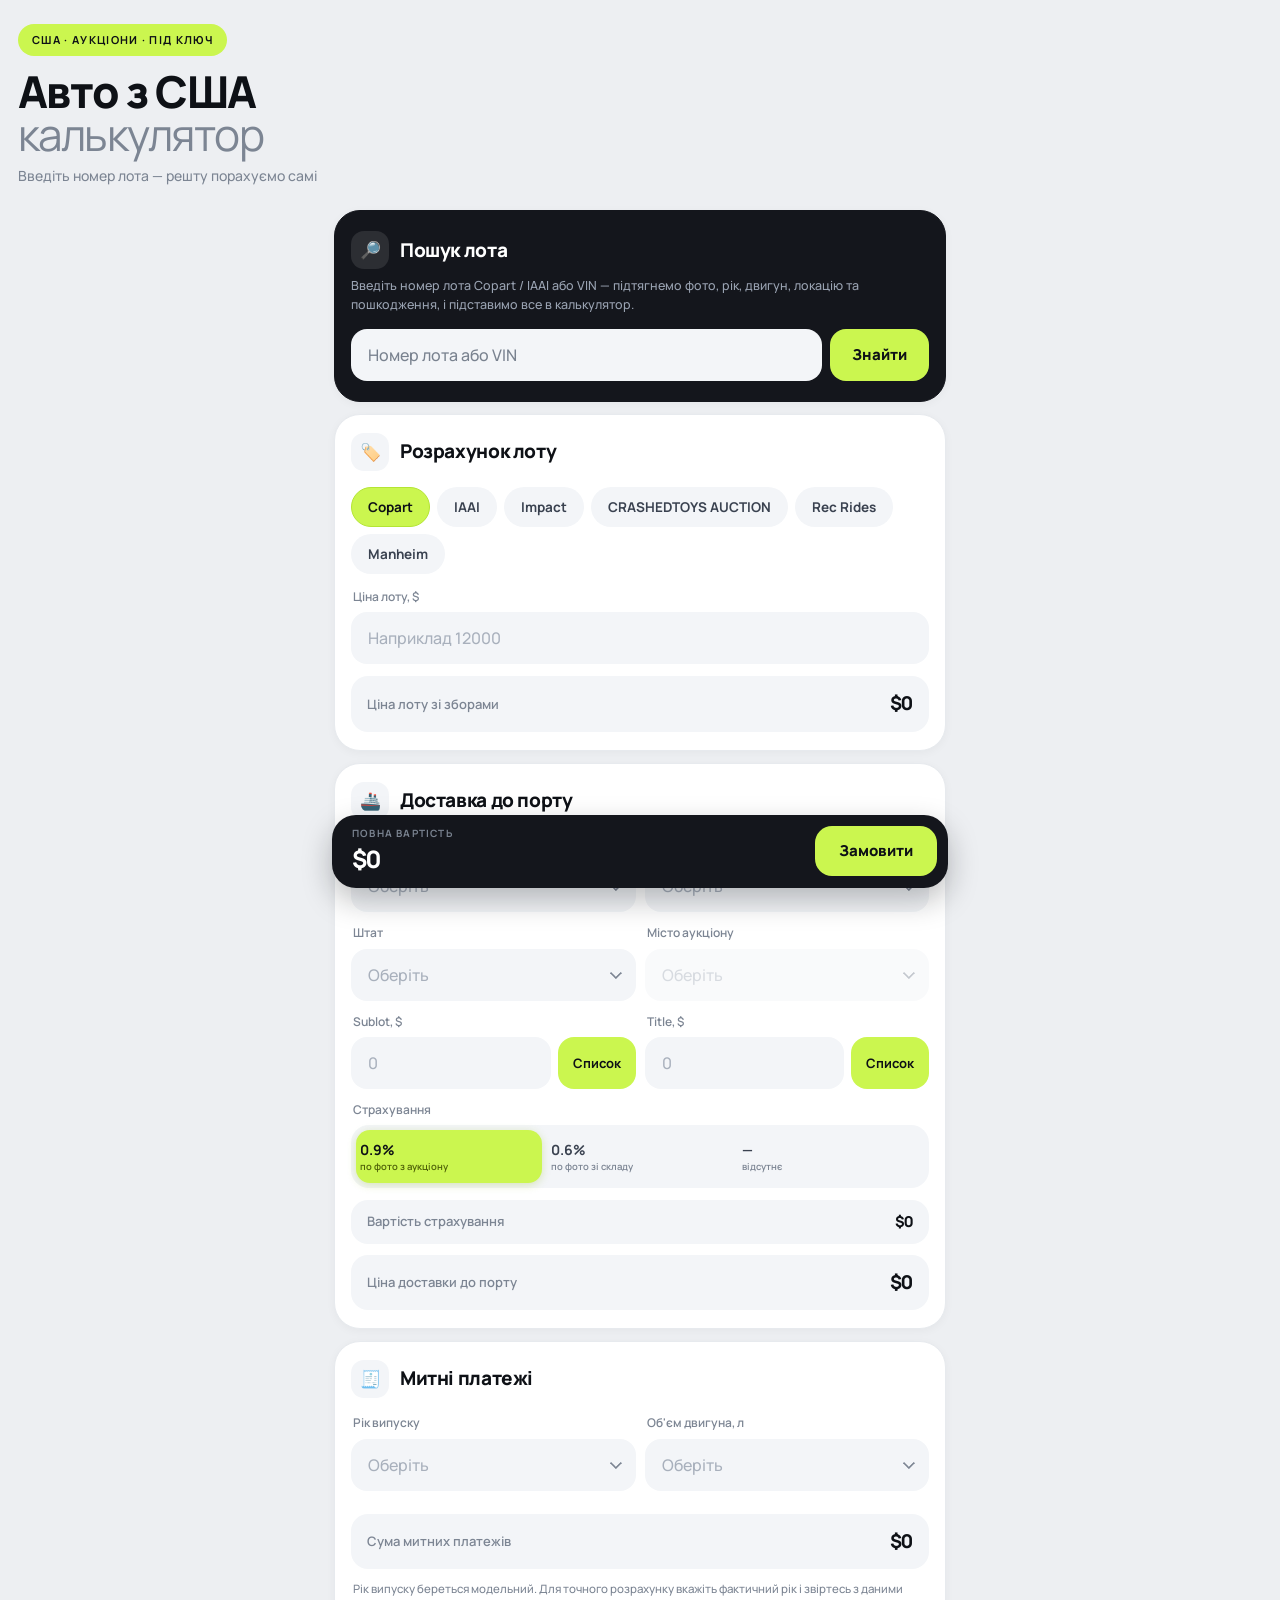
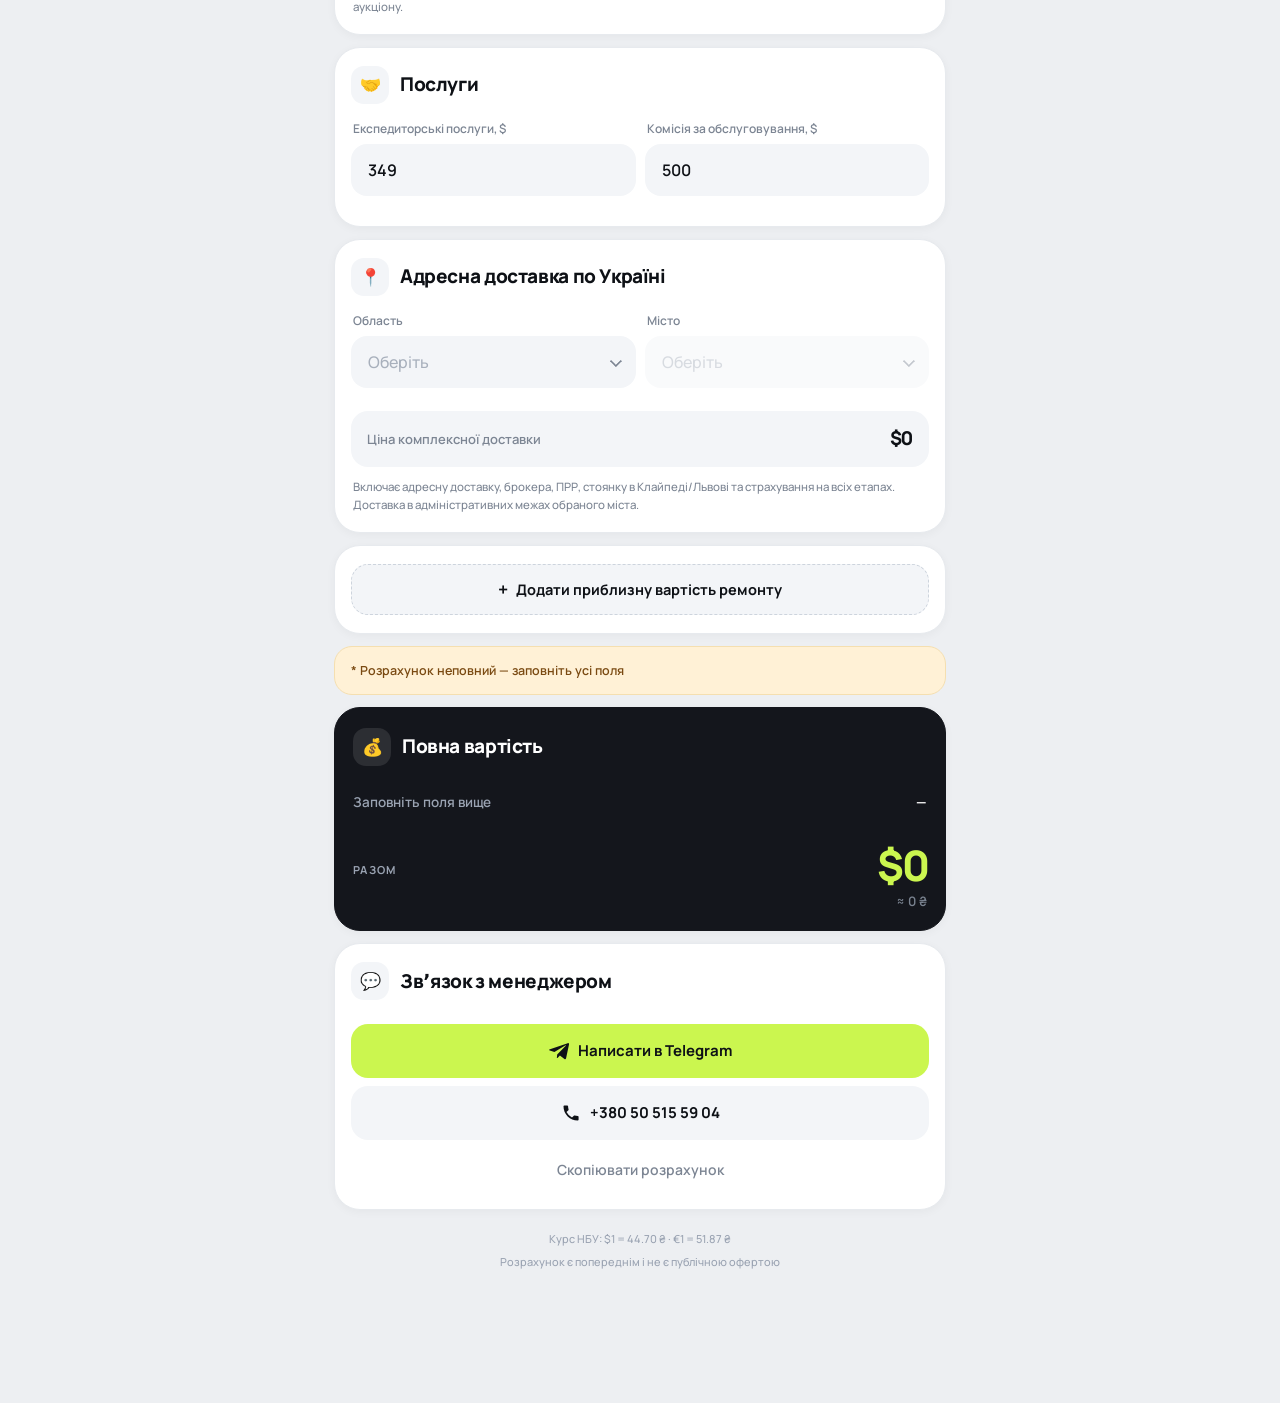
==== commit 094d72d2: "Add files via upload" ====
--- a/index.html
+++ b/index.html
@@ -5,7 +5,7 @@
 <meta name="viewport" content="width=device-width, initial-scale=1, maximum-scale=1, viewport-fit=cover, user-scalable=no">
 <meta name="theme-color" content="#EDEFF2">
 <title>Авто з США — калькулятор</title>
-<link rel="stylesheet" href="styles.css?v=2">
+<link rel="stylesheet" href="styles.css?v=3">
 <script src="https://telegram.org/js/telegram-web-app.js"></script>
 </head>
 <body>
@@ -213,7 +213,7 @@
   </div>
 </div>
 
-<script src="data.js?v=2"></script>
-<script src="app.js?v=2"></script>
+<script src="data.js?v=3"></script>
+<script src="app.js?v=3"></script>
 </body>
 </html>
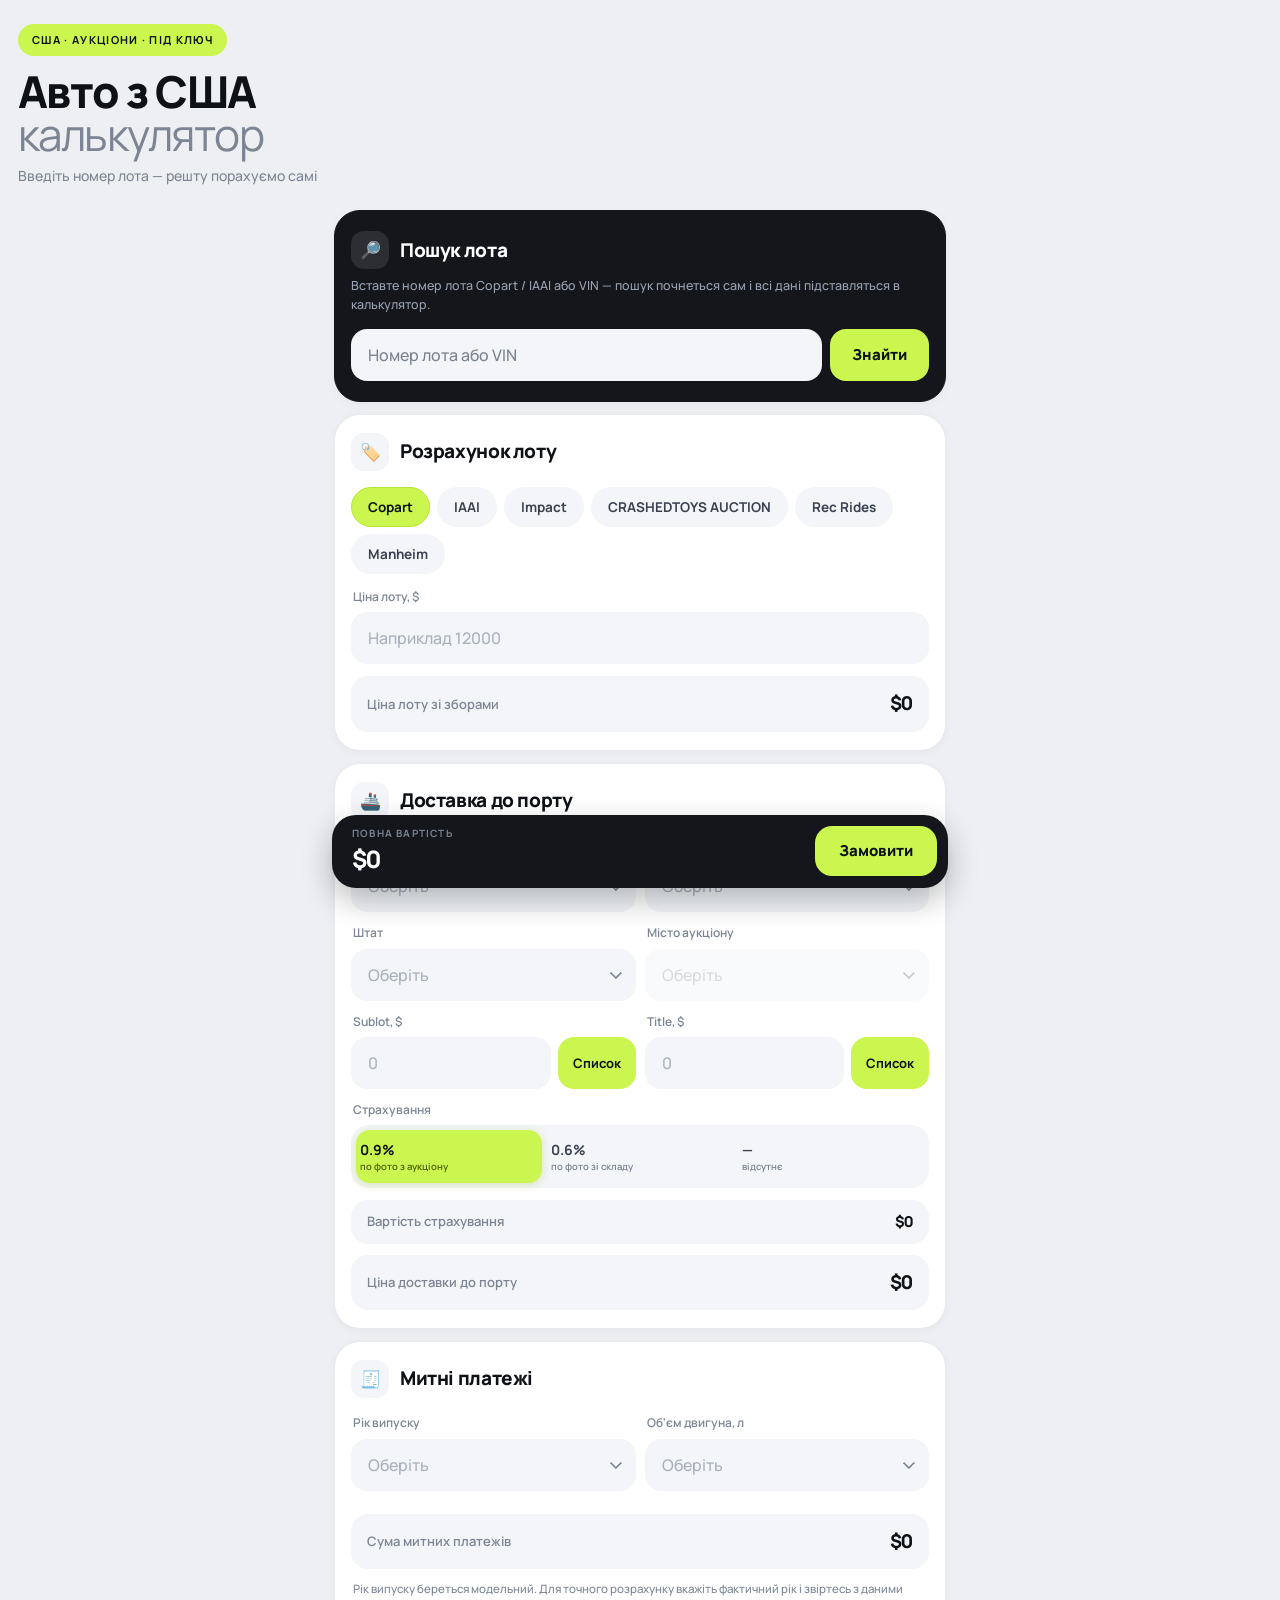
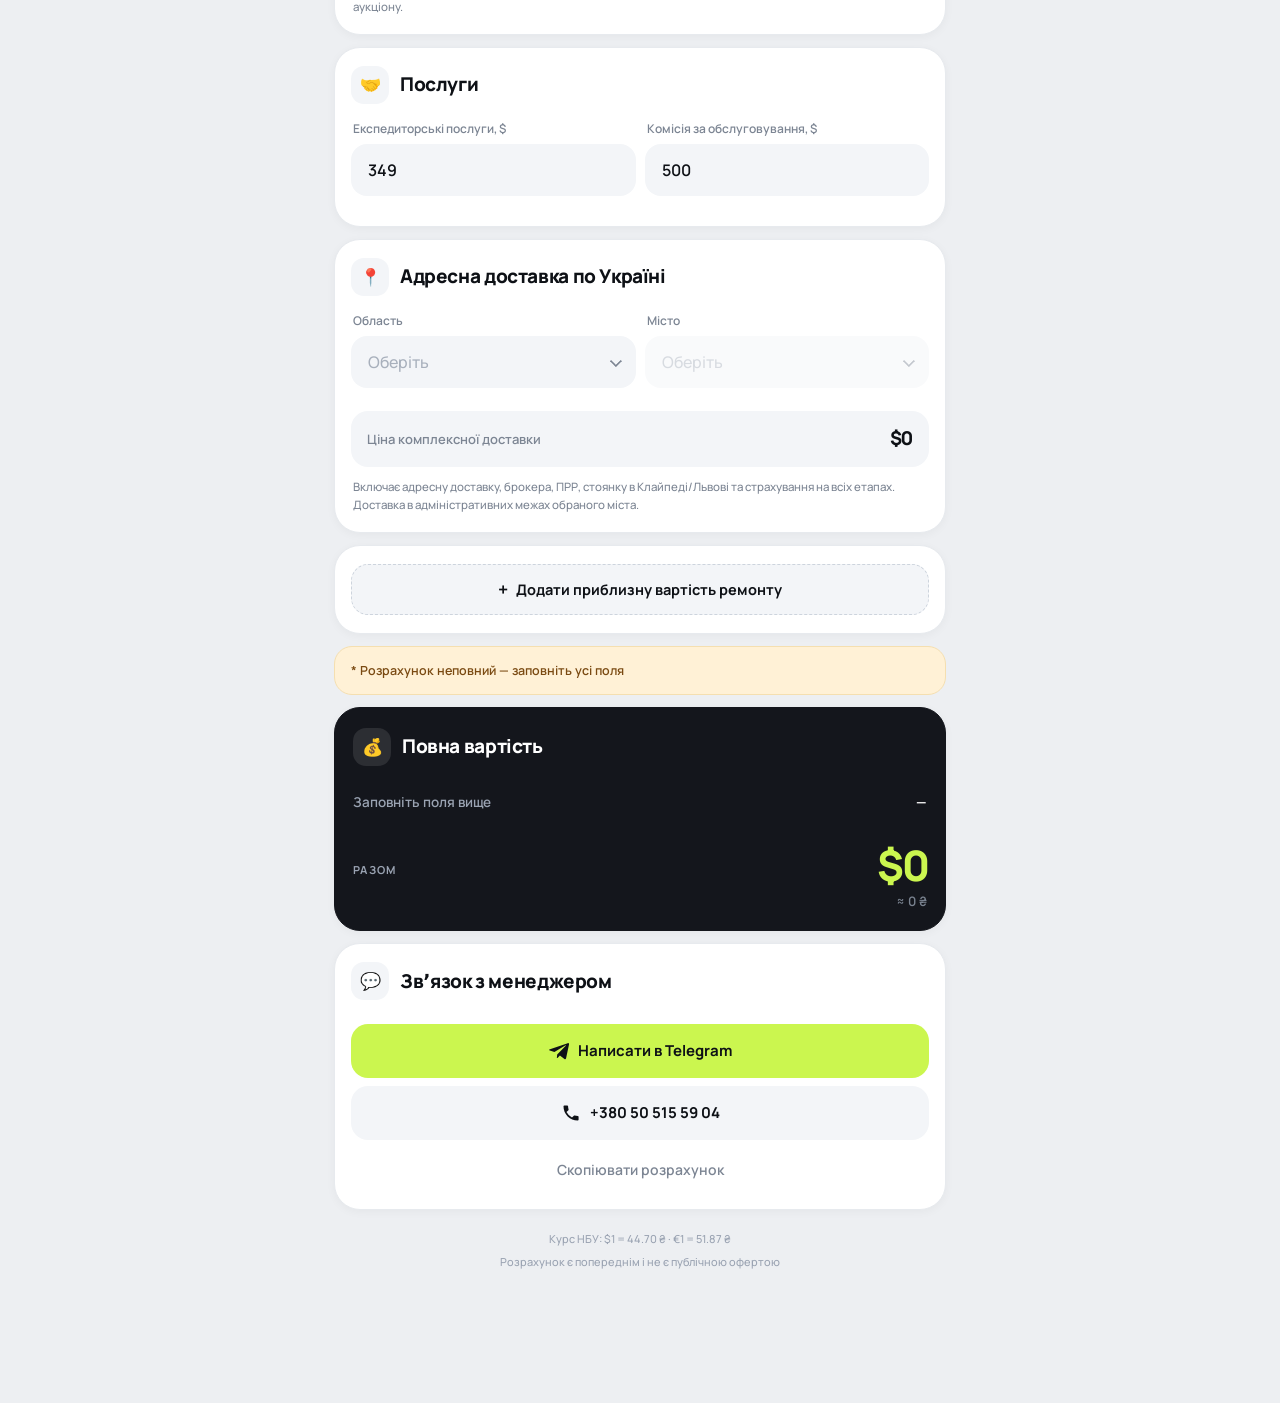
==== commit 7310094a: "Add files via upload" ====
--- a/index.html
+++ b/index.html
@@ -5,7 +5,7 @@
 <meta name="viewport" content="width=device-width, initial-scale=1, maximum-scale=1, viewport-fit=cover, user-scalable=no">
 <meta name="theme-color" content="#EDEFF2">
 <title>Авто з США — калькулятор</title>
-<link rel="stylesheet" href="styles.css?v=3">
+<link rel="stylesheet" href="styles.css?v=8">
 <script src="https://telegram.org/js/telegram-web-app.js"></script>
 </head>
 <body>
@@ -21,9 +21,9 @@
   <!-- 0. ПОШУК ЛОТА -->
   <section class="card lot-card">
     <div class="card__head"><span class="ico">🔎</span><h2>Пошук лота</h2></div>
-    <div class="lot-hint">Введіть номер лота Copart / IAAI або VIN — підтягнемо фото, рік, двигун, локацію та пошкодження, і підставимо все в калькулятор.</div>
+    <div class="lot-hint">Вставте номер лота Copart / IAAI або VIN — пошук почнеться сам і всі дані підставляться в калькулятор.</div>
     <div class="lot-row">
-      <input type="text" id="lotQuery" placeholder="Номер лота або VIN" autocomplete="off" autocapitalize="characters" spellcheck="false">
+      <input type="text" id="lotQuery" placeholder="Номер лота або VIN" autocomplete="off" autocapitalize="characters" spellcheck="false" enterkeyhint="search">
       <button class="lot-go" id="lotGo">Знайти</button>
     </div>
     <div class="lot-status hidden" id="lotStatus"></div>
@@ -41,7 +41,8 @@
         <div class="lot-vin" id="lotVin"></div>
         <div class="lot-specs" id="lotSpecs"></div>
         <div class="lot-dmg hidden" id="lotDmg"></div>
-        <button class="lot-apply" id="lotApply">Підставити в калькулятор</button>
+        <div class="lot-warn hidden" id="lotWarn"></div>
+        <button class="lot-apply" id="lotApply">Підставити в калькулятор ще раз</button>
       </div>
     </div>
   </section>
@@ -182,7 +183,7 @@
       <svg viewBox="0 0 24 24" width="20" height="20"><path fill="currentColor" d="M9.8 16.3l-.4 4.2c.5 0 .8-.2 1.1-.5l2.6-2.5 5.4 4c1 .5 1.7.3 2-.9l3.5-16.4c.3-1.4-.5-2-1.5-1.6L1.2 9.9C-.2 10.4-.1 11.2 1 11.5l5.5 1.7L19.4 5.4c.6-.4 1.2-.2.7.2z"/></svg>
       Написати в Telegram
     </a>
-    <a class="btn" href="tel:+380505155904">
+    <a class="btn" id="callBtn" href="tel:+380505155904">
       <svg viewBox="0 0 24 24" width="20" height="20"><path fill="currentColor" d="M6.6 10.8a15.1 15.1 0 006.6 6.6l2.2-2.2c.3-.3.7-.4 1-.2 1.2.4 2.4.6 3.7.6.6 0 1 .4 1 1V20c0 .6-.4 1-1 1A17 17 0 013 4c0-.6.4-1 1-1h3.5c.6 0 1 .4 1 1 0 1.3.2 2.5.6 3.7.1.3 0 .7-.2 1l-2.3 2.1z"/></svg>
       +380 50 515 59 04
     </a>
@@ -213,7 +214,7 @@
   </div>
 </div>
 
-<script src="data.js?v=3"></script>
-<script src="app.js?v=3"></script>
+<script src="data.js?v=8"></script>
+<script src="app.js?v=8"></script>
 </body>
 </html>
--- a/styles.css
+++ b/styles.css
@@ -108,6 +108,17 @@
   margin-top:10px;padding:10px 13px;border-radius:13px;font-size:12.5px;font-weight:600;
   background:rgba(255,107,74,.14);color:#FFB09B;
 }
+.lot-warn{
+  margin-top:10px;padding:12px 14px;border-radius:13px;font-size:12.5px;font-weight:700;line-height:1.5;
+  background:rgba(255,60,40,.18);color:#FFC2B4;border:1px solid rgba(255,90,70,.45);
+}
+.lot-spin{
+  display:inline-block;width:13px;height:13px;margin-right:7px;vertical-align:-2px;
+  border:2px solid rgba(255,255,255,.25);border-top-color:var(--lime);border-radius:50%;
+  animation:spin .7s linear infinite;
+}
+@keyframes spin{to{transform:rotate(360deg)}}
+.lot-status.ok{color:var(--lime)}
 .lot-apply{
   width:100%;margin-top:14px;padding:15px;border-radius:16px;border:0;cursor:pointer;
   background:var(--lime);color:#0E1116;font-weight:800;font-size:15px;
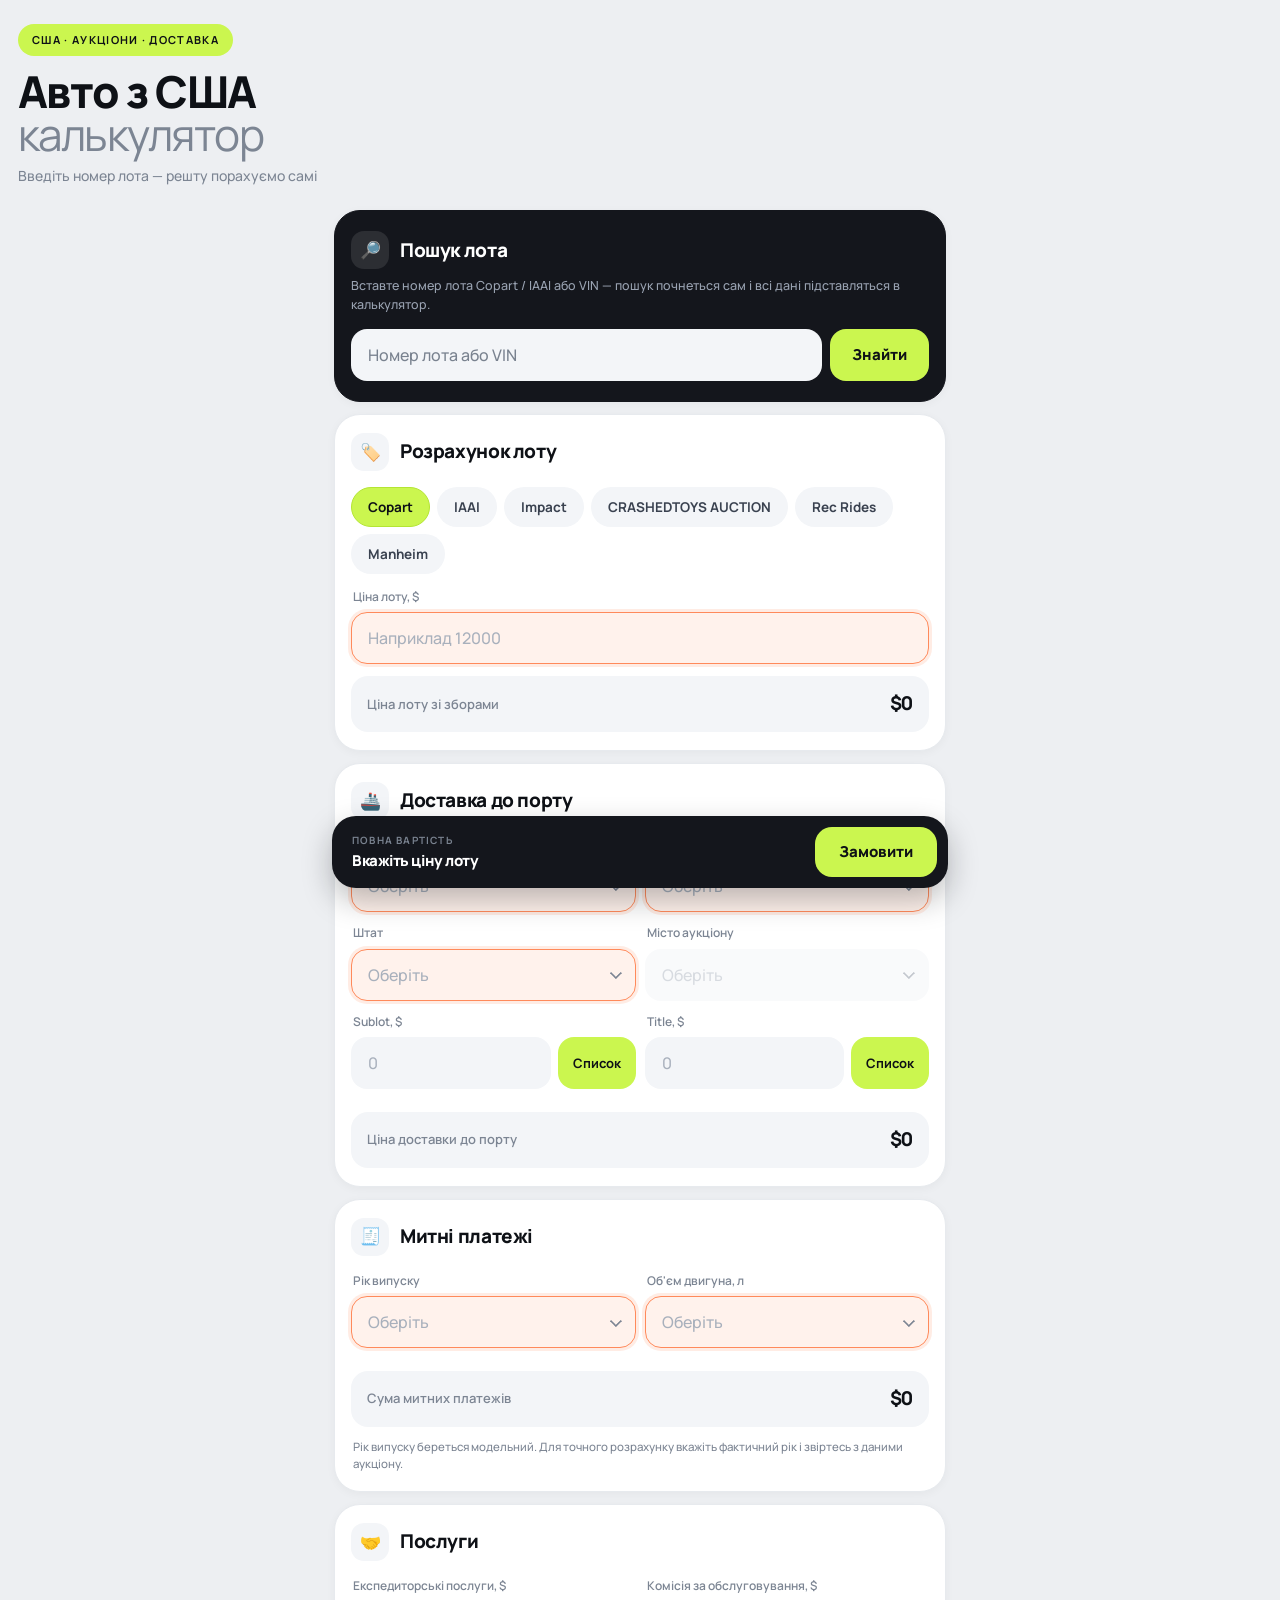
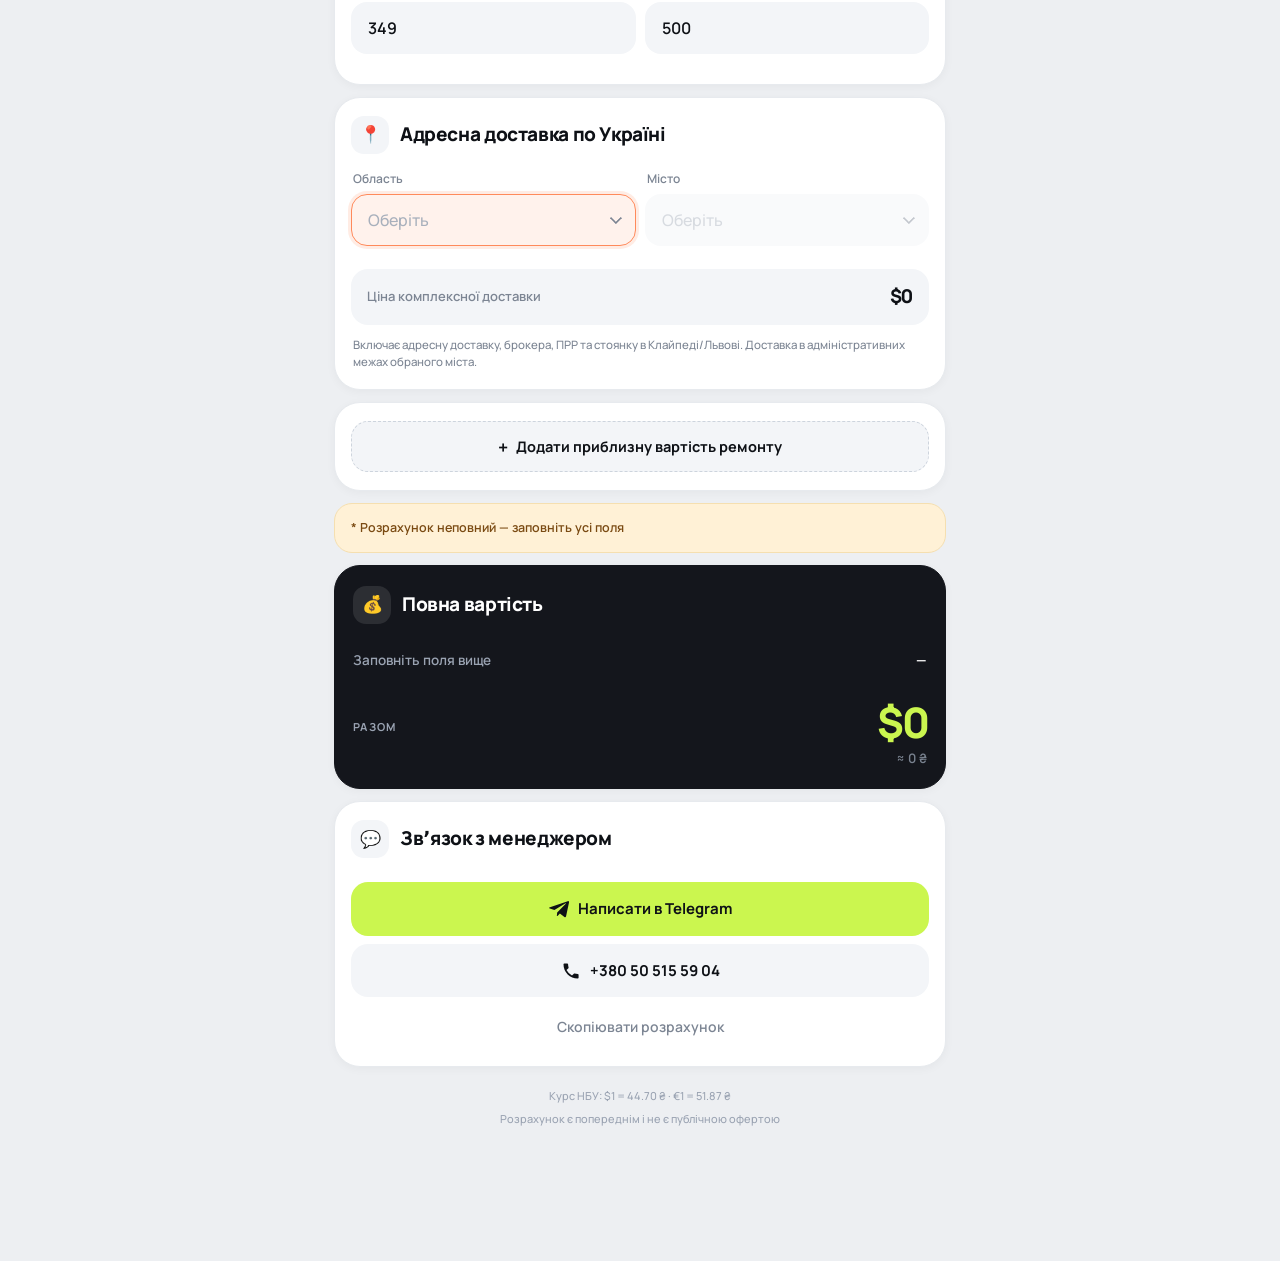
==== commit 1968c497: "Add files via upload" ====
--- a/index.html
+++ b/index.html
@@ -4,14 +4,17 @@
 <meta charset="utf-8">
 <meta name="viewport" content="width=device-width, initial-scale=1, maximum-scale=1, viewport-fit=cover, user-scalable=no">
 <meta name="theme-color" content="#EDEFF2">
+<meta http-equiv="Cache-Control" content="no-cache, no-store, must-revalidate">
+<meta http-equiv="Pragma" content="no-cache">
+<meta http-equiv="Expires" content="0">
 <title>Авто з США — калькулятор</title>
-<link rel="stylesheet" href="styles.css?v=8">
+<link rel="stylesheet" href="styles.css?v=10">
 <script src="https://telegram.org/js/telegram-web-app.js"></script>
 </head>
 <body>
 
 <header class="hero">
-  <div class="hero__badge">США · Аукціони · Під ключ</div>
+  <div class="hero__badge">США · Аукціони · Доставка</div>
   <h1 class="hero__title">Авто з США<span>калькулятор</span></h1>
   <div class="hero__sub">Введіть номер лота — решту порахуємо самі</div>
 </header>
@@ -102,16 +105,6 @@
       </div>
     </div>
 
-    <div class="field">
-      <label>Страхування</label>
-      <div class="seg" id="insurance">
-        <button data-v="0.9" class="on">0.9%<small>по фото з аукціону</small></button>
-        <button data-v="0.6">0.6%<small>по фото зі складу</small></button>
-        <button data-v="0">—<small>відсутнє</small></button>
-      </div>
-    </div>
-
-    <div class="res sm"><span>Вартість страхування</span><b id="rIns">$0</b></div>
     <div class="res"><span>Ціна доставки до порту</span><b id="rPort">$0</b></div>
   </section>
 
@@ -137,6 +130,7 @@
       <div class="field"><label>Експедиторські послуги, $</label><input type="number" inputmode="decimal" id="service" value="349"></div>
       <div class="field"><label>Комісія за обслуговування, $</label><input type="number" inputmode="decimal" id="serve" value="500"></div>
     </div>
+    <div class="res sm hidden" id="transferRow"><span>Комісія за переказ коштів</span><b id="rTransfer">$0</b></div>
   </section>
 
   <!-- 5. ПО УКРАЇНІ -->
@@ -147,7 +141,7 @@
       <div class="field"><label>Місто</label><button class="pick" data-pick="uacity"><span>Оберіть</span><i></i></button></div>
     </div>
     <div class="res"><span>Ціна комплексної доставки</span><b id="rUa">$0</b></div>
-    <div class="note">Включає адресну доставку, брокера, ПРР, стоянку в Клайпеді/Львові та страхування на всіх етапах. Доставка в адміністративних межах обраного міста.</div>
+    <div class="note">Включає адресну доставку, брокера, ПРР та стоянку в Клайпеді/Львові. Доставка в адміністративних межах обраного міста.</div>
   </section>
 
   <!-- 6. РЕМОНТ -->
@@ -214,7 +208,7 @@
   </div>
 </div>
 
-<script src="data.js?v=8"></script>
-<script src="app.js?v=8"></script>
+<script src="data.js?v=10"></script>
+<script src="app.js?v=10"></script>
 </body>
 </html>
--- a/styles.css
+++ b/styles.css
@@ -292,3 +292,10 @@
 .opt-empty{padding:26px;text-align:center;color:var(--muted);font-size:14px;font-weight:600}
 
 .hidden{display:none !important}
+
+/* поле, яке треба заповнити */
+.pick.need,input.need{
+  border-color:#FF8A5B !important;
+  background:#FFF2EC !important;
+  box-shadow:0 0 0 3px rgba(255,138,91,.16);
+}
